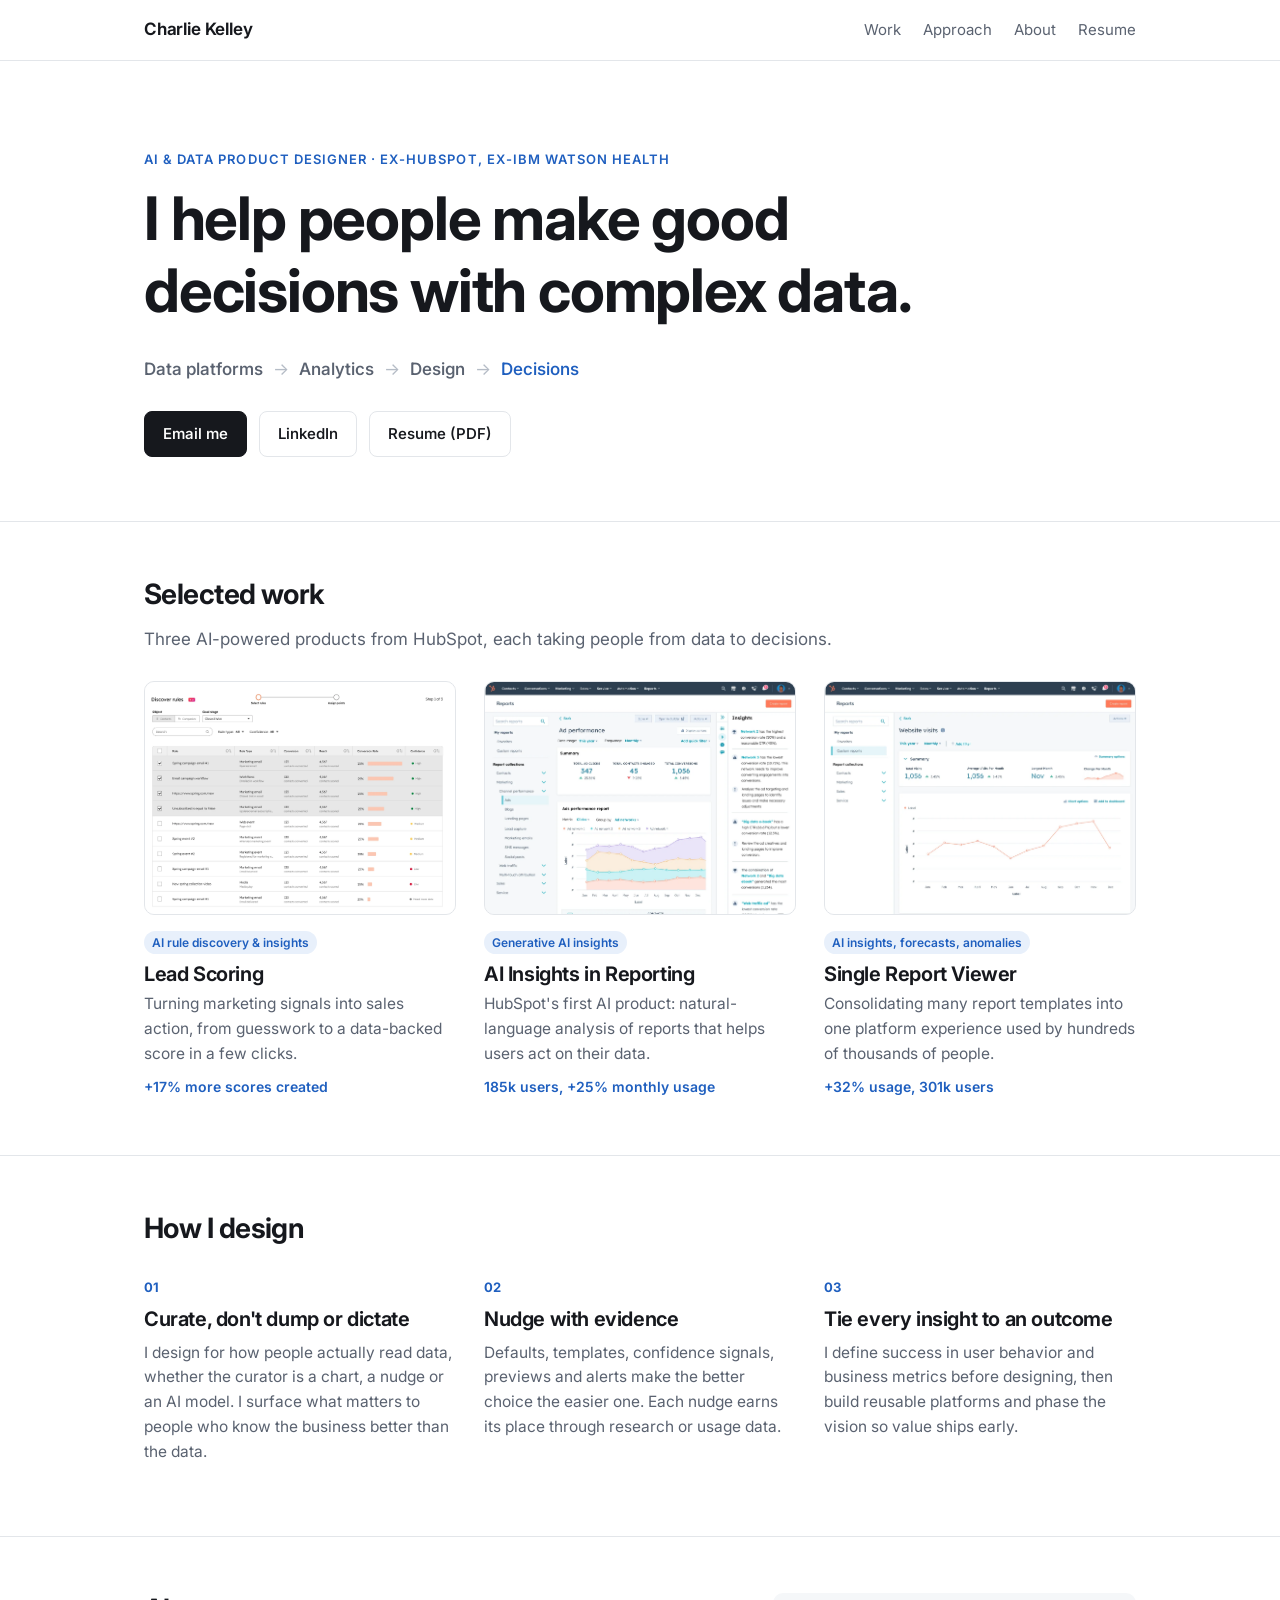
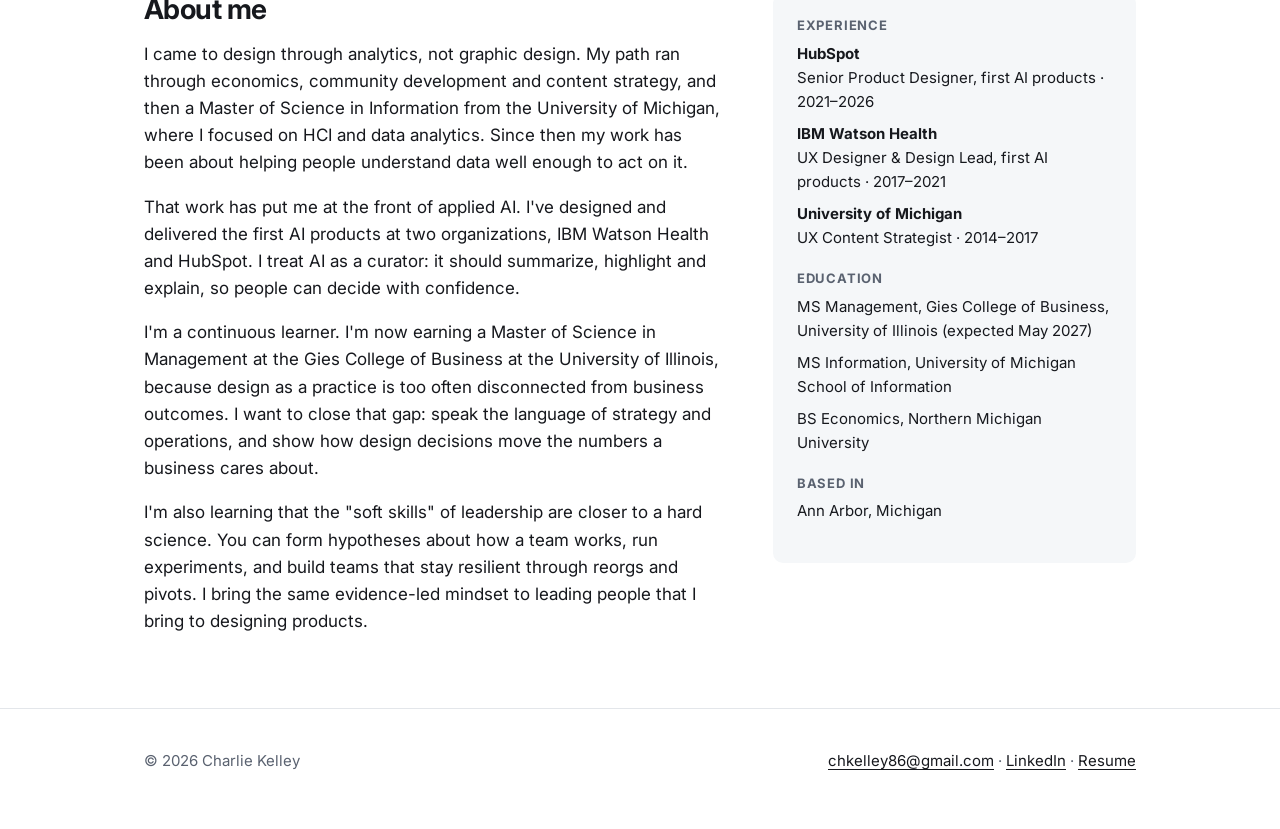
==== index.html @ 483a7695 "Add files via upload" ====
<!doctype html>
<html lang="en">
<head>
  <meta charset="utf-8">
  <meta name="viewport" content="width=device-width, initial-scale=1">
  <title>Charlie Kelley · Product Designer</title>
  <meta name="description" content="Charlie Kelley designs data platforms that curate complex information into clear insights and nudge people toward confident business decisions.">
  <link rel="preconnect" href="https://fonts.googleapis.com">
  <link rel="preconnect" href="https://fonts.gstatic.com" crossorigin>
  <link href="https://fonts.googleapis.com/css2?family=Inter:wght@400;500;600;700&display=swap" rel="stylesheet">
  <link rel="stylesheet" href="assets/style.css">
</head>
<body>

<nav class="nav">
  <div class="wrap">
    <a class="name" href="index.html">Charlie Kelley</a>
    <ul>
      <li><a href="#work">Work</a></li>
      <li><a href="#approach">Approach</a></li>
      <li><a href="#about">About</a></li>
      <li class="hide-sm"><a href="Charlie-Kelley-Resume.pdf">Resume</a></li>
    </ul>
  </div>
</nav>

<main>

  <!-- Hero -->
  <section class="hero">
    <div class="wrap">
      <p class="eyebrow">AI &amp; data product designer · ex-HubSpot, ex-IBM Watson Health</p>
      <h1>I help people make good decisions with complex data.</h1>
      <p class="flow" aria-label="Data platforms, then analytics, then design, then decisions">
        <span>Data platforms</span><span class="arrow" aria-hidden="true">&rarr;</span><span>Analytics</span><span class="arrow" aria-hidden="true">&rarr;</span><span>Design</span><span class="arrow" aria-hidden="true">&rarr;</span><span class="end">Decisions</span>
      </p>
      <div class="actions">
        <a class="btn primary" href="mailto:chkelley86@gmail.com">Email me</a>
        <a class="btn" href="https://www.linkedin.com/in/charlie-kelley-4b856020">LinkedIn</a>
        <a class="btn" href="Charlie-Kelley-Resume.pdf">Resume (PDF)</a>
      </div>
    </div>
  </section>

  <!-- Work -->
  <section id="work">
    <div class="wrap">
      <h2>Selected work</h2>
      <p class="muted">Three AI-powered products from HubSpot, each taking people from data to decisions.</p>
      <div class="cards">
        <a class="card" href="lead-scoring.html">
          <div class="thumb"><img src="assets/img/ls-discover.webp" alt="Discover AI rules table ranking rules by conversion rate and confidence"></div>
          <span class="tag card-tag">AI rule discovery &amp; insights</span>
          <h3>Lead Scoring</h3>
          <p>Turning marketing signals into sales action, from guesswork to a data-backed score in a few clicks.</p>
          <span class="metric">+17% more scores created</span>
        </a>
        <a class="card" href="ai-insights.html">
          <div class="thumb"><img src="assets/img/ai-insights.webp" alt="HubSpot report with an AI Insights panel"></div>
          <span class="tag card-tag">Generative AI insights</span>
          <h3>AI Insights in Reporting</h3>
          <p>HubSpot's first AI product: natural-language analysis of reports that helps users act on their data.</p>
          <span class="metric">185k users, +25% monthly usage</span>
        </a>
        <a class="card" href="report-viewer.html">
          <div class="thumb"><img src="assets/img/srv-final.webp" alt="Redesigned single report viewer with summary and chart"></div>
          <span class="tag card-tag">AI insights, forecasts, anomalies</span>
          <h3>Single Report Viewer</h3>
          <p>Consolidating many report templates into one platform experience used by hundreds of thousands of people.</p>
          <span class="metric">+32% usage, 301k users</span>
        </a>
      </div>
    </div>
  </section>

  <!-- Approach -->
  <section id="approach">
    <div class="wrap">
      <div class="text">
        <h2>How I design</h2>
      </div>

      <div class="principles">
        <div class="principle">
          <span class="num">01</span>
          <h3>Curate, don't dump or dictate</h3>
          <p>I design for how people actually read data, whether the curator is a chart, a nudge or an AI model. I surface what matters to people who know the business better than the data.</p>
        </div>
        <div class="principle">
          <span class="num">02</span>
          <h3>Nudge with evidence</h3>
          <p>Defaults, templates, confidence signals, previews and alerts make the better choice the easier one. Each nudge earns its place through research or usage data.</p>
        </div>
        <div class="principle">
          <span class="num">03</span>
          <h3>Tie every insight to an outcome</h3>
          <p>I define success in user behavior and business metrics before designing, then build reusable platforms and phase the vision so value ships early.</p>
        </div>
      </div>
    </div>
  </section>

  <!-- About -->
  <section id="about">
    <div class="wrap about">
      <div>
        <h2>About me</h2>
        <p>I came to design through analytics, not graphic design. My path ran through economics, community development and content strategy, and then a Master of Science in Information from the University of Michigan, where I focused on HCI and data analytics. Since then my work has been about helping people understand data well enough to act on it.</p>
        <p>That work has put me at the front of applied AI. I've designed and delivered the first AI products at two organizations, IBM Watson Health and HubSpot. I treat AI as a curator: it should summarize, highlight and explain, so people can decide with confidence.</p>
        <p>I'm a continuous learner. I'm now earning a Master of Science in Management at the Gies College of Business at the University of Illinois, because design as a practice is too often disconnected from business outcomes. I want to close that gap: speak the language of strategy and operations, and show how design decisions move the numbers a business cares about.</p>
        <p>I'm also learning that the "soft skills" of leadership are closer to a hard science. You can form hypotheses about how a team works, run experiments, and build teams that stay resilient through reorgs and pivots. I bring the same evidence-led mindset to leading people that I bring to designing products.</p>
      </div>
      <aside class="facts">
        <h4>Experience</h4>
        <ul>
          <li><strong>HubSpot</strong><br>Senior Product Designer, first AI products · 2021–2026</li>
          <li><strong>IBM Watson Health</strong><br>UX Designer &amp; Design Lead, first AI products · 2017–2021</li>
          <li><strong>University of Michigan</strong><br>UX Content Strategist · 2014–2017</li>
        </ul>
        <h4>Education</h4>
        <ul>
          <li>MS Management, Gies College of Business, University of Illinois (expected May 2027)</li>
          <li>MS Information, University of Michigan School of Information</li>
          <li>BS Economics, Northern Michigan University</li>
        </ul>
        <h4>Based in</h4>
        <ul><li>Ann Arbor, Michigan</li></ul>
      </aside>
    </div>
  </section>

</main>

<footer>
  <div class="wrap">
    <span>&copy; 2026 Charlie Kelley</span>
    <span><a href="mailto:chkelley86@gmail.com">chkelley86@gmail.com</a> · <a href="https://www.linkedin.com/in/charlie-kelley-4b856020">LinkedIn</a> · <a href="Charlie-Kelley-Resume.pdf">Resume</a></span>
  </div>
</footer>

</body>
</html>
---- assets/style.css ----
/* Charlie Kelley portfolio — one shared stylesheet */
:root {
  --ink: #16181d;
  --muted: #5a6270;
  --line: #e3e6ea;
  --bg: #ffffff;
  --soft: #f5f7f9;
  --accent: #1f5fbf;
  --accent-soft: #e8f0fb;
  --text-w: 720px;
  --wide-w: 1040px;
  --radius: 10px;
}

* { box-sizing: border-box; }

html { scroll-behavior: smooth; }

body {
  margin: 0;
  background: var(--bg);
  color: var(--ink);
  font-family: "Inter", -apple-system, BlinkMacSystemFont, "Segoe UI", Roboto, sans-serif;
  font-size: 17px;
  line-height: 1.6;
  -webkit-font-smoothing: antialiased;
}

a { color: var(--accent); text-decoration-thickness: 1px; text-underline-offset: 3px; }
a:hover { text-decoration-thickness: 2px; }

img { max-width: 100%; height: auto; display: block; }

/* ---------- Layout ---------- */
.wrap { max-width: var(--wide-w); margin: 0 auto; padding: 0 24px; }
.text { max-width: var(--text-w); }
section { padding: 56px 0; border-top: 1px solid var(--line); }
section:first-of-type { border-top: 0; }
section[id] { scroll-margin-top: 60px; }

/* ---------- Nav ---------- */
.nav {
  position: sticky; top: 0; z-index: 10;
  background: rgba(255,255,255,.94);
  backdrop-filter: blur(6px);
  border-bottom: 1px solid var(--line);
}
.nav .wrap { display: flex; align-items: center; justify-content: space-between; height: 60px; gap: 16px; }
.nav .name { font-weight: 650; color: var(--ink); text-decoration: none; letter-spacing: -.01em; }
.nav ul { display: flex; gap: 22px; list-style: none; margin: 0; padding: 0; font-size: 15px; }
.nav ul a { color: var(--muted); text-decoration: none; }
.nav ul a:hover { color: var(--ink); }

/* ---------- Type ---------- */
h1, h2, h3 { line-height: 1.2; letter-spacing: -.02em; margin: 0 0 .5em; }
h1 { font-size: clamp(32px, 5vw, 48px); font-weight: 700; }
h2 { font-size: 28px; font-weight: 680; }
h3 { font-size: 20px; font-weight: 650; margin-top: 1.6em; }
p { margin: 0 0 1em; }
.eyebrow { font-size: 13px; font-weight: 600; letter-spacing: .08em; text-transform: uppercase; color: var(--accent); margin-bottom: 12px; }
.lead { font-size: 20px; color: var(--muted); }
.muted { color: var(--muted); }
ul.clean { padding-left: 1.1em; margin: 0 0 1em; }
ul.clean li { margin-bottom: .4em; }

/* ---------- Hero ---------- */
.hero { padding: 88px 0 64px; }
.hero h1 { max-width: 980px; font-size: clamp(36px, 6vw, 60px); text-wrap: balance; }
.hero .lead { max-width: 640px; }
.flow { display: flex; flex-wrap: wrap; align-items: center; gap: 10px; margin: 20px 0 0; font-size: 17px; font-weight: 550; color: var(--muted); }
.flow .arrow { font-weight: 400; color: #b5bcc6; }
.flow .end { color: var(--accent); }
.actions { display: flex; flex-wrap: wrap; gap: 12px; margin-top: 28px; }
.btn {
  display: inline-block; padding: 10px 18px; border-radius: 8px;
  border: 1px solid var(--line); color: var(--ink); text-decoration: none; font-weight: 550; font-size: 15px;
}
.btn.primary { background: var(--ink); color: #fff; border-color: var(--ink); }
.btn:hover { border-color: var(--ink); }

/* ---------- Work cards ---------- */
.cards { display: grid; gap: 28px; grid-template-columns: repeat(3, 1fr); margin-top: 28px; }
.card { display: flex; flex-direction: column; text-decoration: none; color: var(--ink); }
.card .thumb {
  aspect-ratio: 4 / 3; border-radius: var(--radius); overflow: hidden;
  background: var(--soft); border: 1px solid var(--line);
}
.card .thumb img { width: 100%; height: 100%; object-fit: cover; object-position: top left; transition: transform .3s ease; }
.card:hover .thumb img { transform: scale(1.03); }
.card h3 { margin: 16px 0 6px; }
.card p { color: var(--muted); font-size: 15.5px; margin-bottom: 10px; }
.card .metric { font-size: 14px; font-weight: 600; color: var(--accent); }

/* ---------- Spectrum ---------- */
.spectrum { display: grid; grid-template-columns: repeat(3, 1fr); gap: 16px; margin: 28px 0 8px; }
.zone { border: 1px solid var(--line); border-radius: var(--radius); padding: 18px; text-align: center; }
.zone strong { display: block; margin-bottom: 4px; }
.zone span { font-size: 14.5px; color: var(--muted); }
.zone.me { border: 2px solid var(--accent); background: var(--accent-soft); }
.zone.me span { color: var(--ink); }
.axis { display: flex; justify-content: space-between; font-size: 13px; color: var(--muted); }

/* ---------- Principles ---------- */
.principles { display: grid; grid-template-columns: repeat(3, 1fr); gap: 28px; margin-top: 28px; }
.principle .num { font-size: 13px; font-weight: 700; color: var(--accent); }
.principle h3 { margin-top: 6px; }
.principle p { font-size: 15.5px; color: var(--muted); }

/* ---------- About ---------- */
.about { display: grid; grid-template-columns: 1.6fr 1fr; gap: 48px; }
.facts { background: var(--soft); border-radius: var(--radius); padding: 22px 24px; font-size: 15px; align-self: start; }
.facts h4 { margin: 0 0 6px; font-size: 13px; letter-spacing: .06em; text-transform: uppercase; color: var(--muted); }
.facts ul { list-style: none; margin: 0 0 18px; padding: 0; }
.facts li { margin-bottom: 8px; }
.facts li:last-child { margin-bottom: 0; }

/* ---------- Case study ---------- */
.cs-hero { padding: 72px 0 32px; }
.cs-hero h1 { max-width: 860px; }
.meta {
  display: grid; grid-template-columns: repeat(4, 1fr); gap: 20px;
  border-top: 1px solid var(--line); border-bottom: 1px solid var(--line);
  padding: 20px 0; margin: 32px 0 0; font-size: 15px;
}
.meta dt { font-size: 12.5px; font-weight: 600; letter-spacing: .06em; text-transform: uppercase; color: var(--muted); }
.meta dd { margin: 4px 0 0; }
.cs section { padding: 44px 0; }
.stats { display: grid; grid-template-columns: repeat(auto-fit, minmax(180px, 1fr)); gap: 16px; margin: 24px 0; }
.stat { border: 1px solid var(--line); border-radius: var(--radius); padding: 18px; }
.stat b { display: block; font-size: 30px; letter-spacing: -.02em; line-height: 1.1; }
.stat span { font-size: 14px; color: var(--muted); }
figure { margin: 28px 0; }
figure img { border: 1px solid var(--line); border-radius: var(--radius); background: var(--soft); }
figure.narrow img { max-width: min(520px, 100%); }
figcaption { font-size: 14px; color: var(--muted); margin-top: 10px; }
.pair { display: grid; grid-template-columns: 1fr 1fr; gap: 20px; }
.pair figure { margin: 0; }
blockquote { margin: 24px 0; padding: 4px 0 4px 20px; border-left: 3px solid var(--accent); font-size: 19px; }
blockquote cite { display: block; font-size: 14px; color: var(--muted); font-style: normal; margin-top: 6px; }
table.map { width: 100%; border-collapse: collapse; font-size: 15px; margin: 20px 0; }
table.map th, table.map td { text-align: left; padding: 10px 12px; border-bottom: 1px solid var(--line); vertical-align: top; }
table.map th { font-size: 12.5px; letter-spacing: .06em; text-transform: uppercase; color: var(--muted); font-weight: 600; }
.tag { display: inline-block; font-size: 12px; font-weight: 600; padding: 2px 8px; border-radius: 99px; background: var(--accent-soft); color: var(--accent); }
.next { display: flex; justify-content: space-between; gap: 16px; flex-wrap: wrap; }

.ai-callout { border: 1px solid var(--accent); background: var(--accent-soft); border-radius: var(--radius); padding: 22px 26px 8px; }
.ai-callout .eyebrow { margin-bottom: 10px; }
.card-tag { align-self: flex-start; margin-top: 16px; }
.card-tag + h3 { margin-top: 8px; }

/* ---------- Footer ---------- */
footer { border-top: 1px solid var(--line); padding: 40px 0 56px; font-size: 15px; color: var(--muted); }
footer .wrap { display: flex; justify-content: space-between; flex-wrap: wrap; gap: 16px; }
footer a { color: var(--ink); }

/* ---------- Responsive ---------- */
@media (max-width: 860px) {
  .cards, .principles { grid-template-columns: 1fr; }
  .about { grid-template-columns: 1fr; gap: 28px; }
  .meta { grid-template-columns: repeat(2, 1fr); }
}
@media (max-width: 640px) {
  body { font-size: 16px; }
  .wrap { padding: 0 16px; }
  .nav ul { gap: 14px; font-size: 14px; }
  .nav ul .hide-sm { display: none; }
  .hero { padding: 56px 0 40px; }
  .spectrum { grid-template-columns: 1fr; }
  .pair { grid-template-columns: 1fr; }
  section { padding: 44px 0; }
}
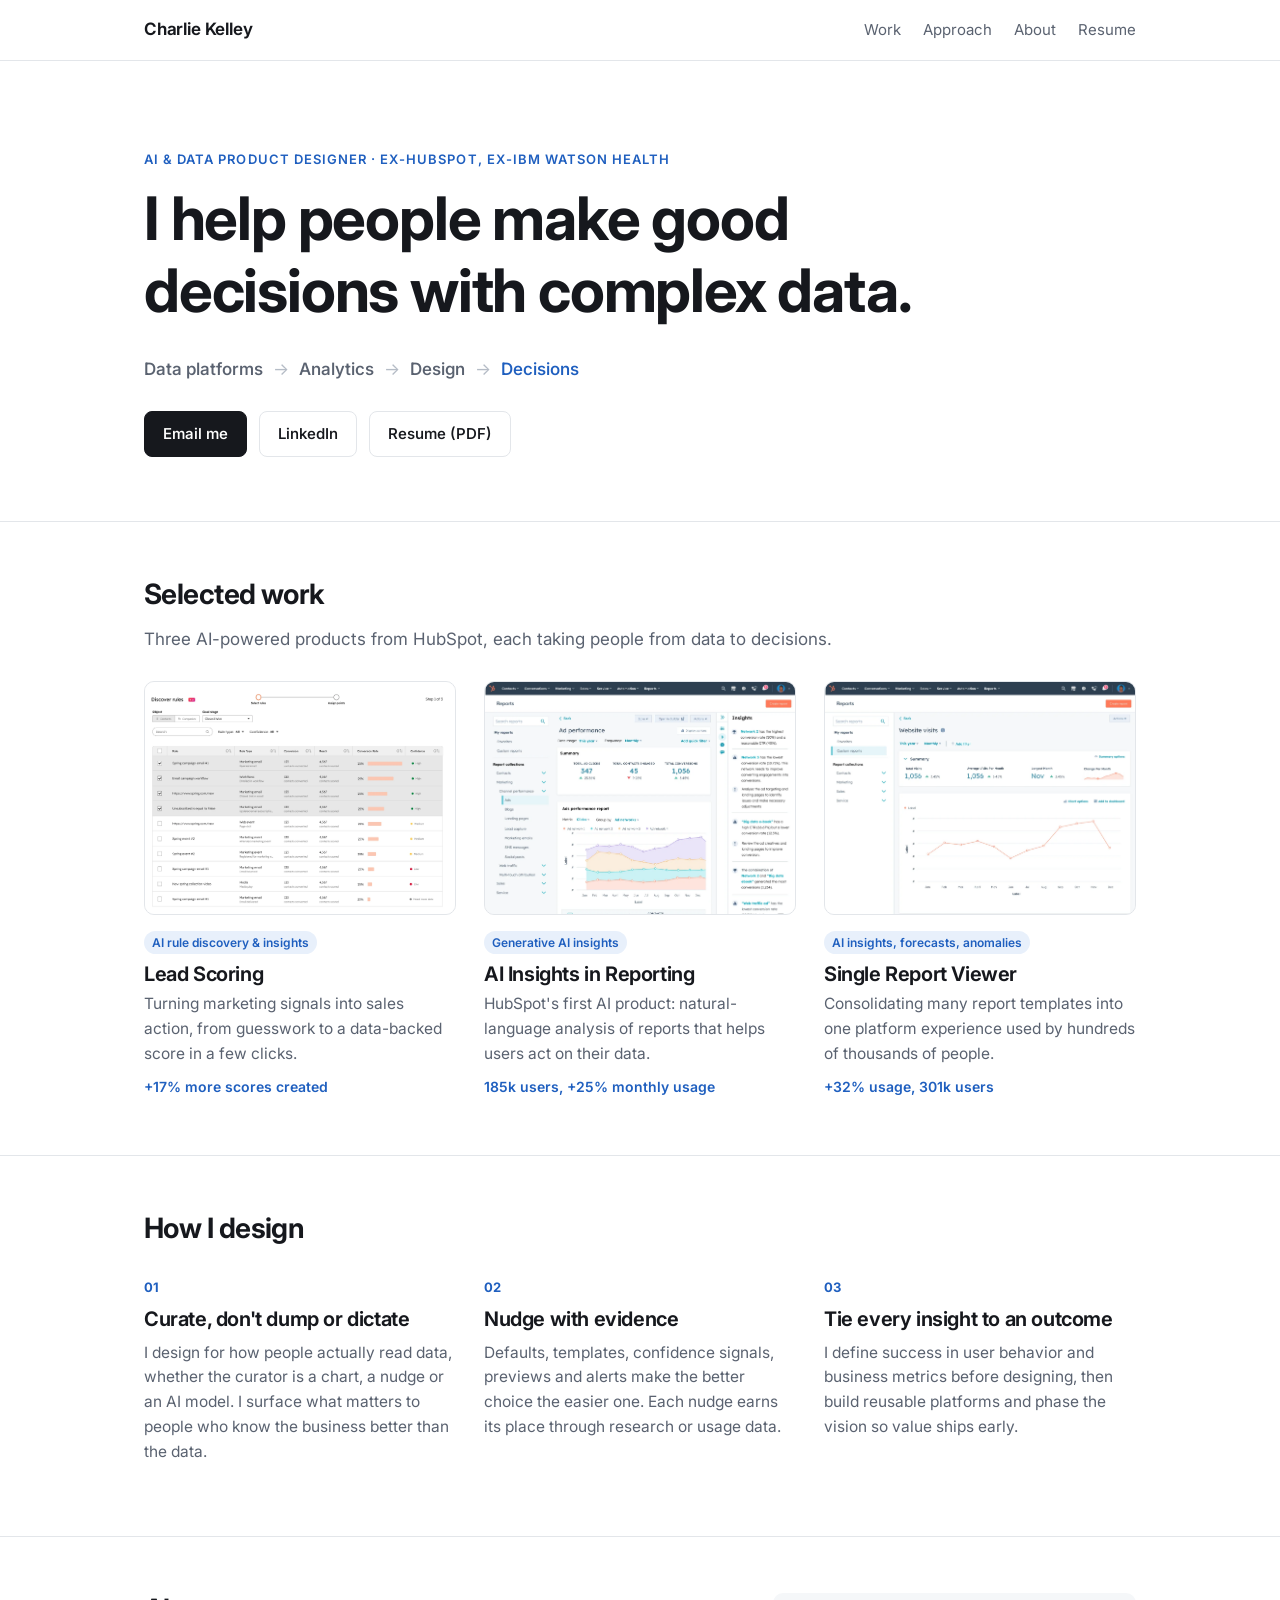
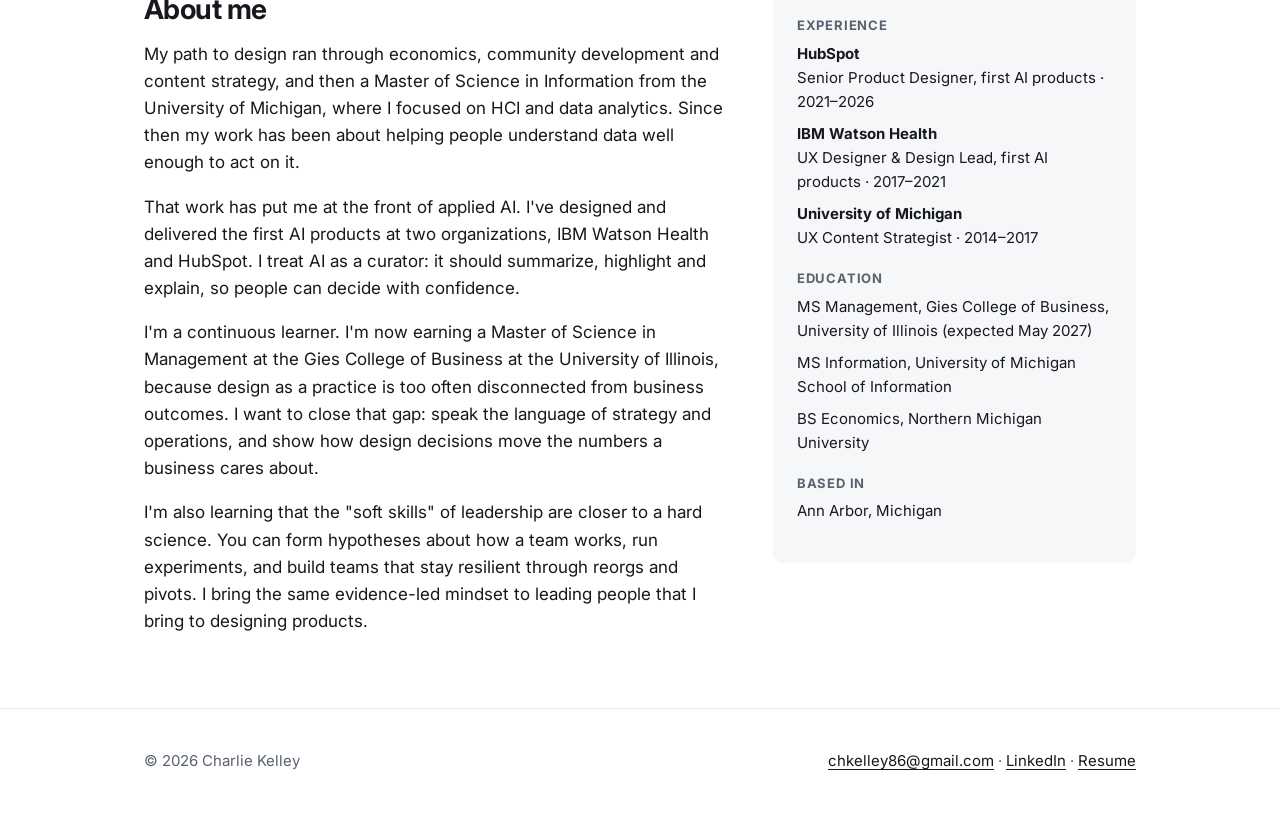
==== commit 61bc8603: "Add files via upload" ====
--- a/index.html
+++ b/index.html
@@ -105,7 +105,7 @@
     <div class="wrap about">
       <div>
         <h2>About me</h2>
-        <p>I came to design through analytics, not graphic design. My path ran through economics, community development and content strategy, and then a Master of Science in Information from the University of Michigan, where I focused on HCI and data analytics. Since then my work has been about helping people understand data well enough to act on it.</p>
+        <p>My path to design ran through economics, community development and content strategy, and then a Master of Science in Information from the University of Michigan, where I focused on HCI and data analytics. Since then my work has been about helping people understand data well enough to act on it.</p>
         <p>That work has put me at the front of applied AI. I've designed and delivered the first AI products at two organizations, IBM Watson Health and HubSpot. I treat AI as a curator: it should summarize, highlight and explain, so people can decide with confidence.</p>
         <p>I'm a continuous learner. I'm now earning a Master of Science in Management at the Gies College of Business at the University of Illinois, because design as a practice is too often disconnected from business outcomes. I want to close that gap: speak the language of strategy and operations, and show how design decisions move the numbers a business cares about.</p>
         <p>I'm also learning that the "soft skills" of leadership are closer to a hard science. You can form hypotheses about how a team works, run experiments, and build teams that stay resilient through reorgs and pivots. I bring the same evidence-led mindset to leading people that I bring to designing products.</p>
--- a/assets/style.css
+++ b/assets/style.css
@@ -148,6 +148,17 @@
 .card-tag { align-self: flex-start; margin-top: 16px; }
 .card-tag + h3 { margin-top: 8px; }
 
+figure.diagram svg { width: 100%; height: auto; display: block; border: 1px solid var(--line); border-radius: var(--radius); background: var(--soft); padding: 8px; }
+.d-box { fill: var(--bg); stroke: #9aa3ae; stroke-width: 1.25; }
+.d-accent { fill: var(--accent-soft); stroke: var(--accent); stroke-width: 2; }
+.d-edge path { fill: none; stroke: #9aa3ae; stroke-width: 1.5; }
+.d-head { fill: #9aa3ae; }
+.d-name { font: 600 16px Inter, sans-serif; fill: var(--ink); text-anchor: middle; }
+.d-sub { font: 400 13px Inter, sans-serif; fill: var(--muted); text-anchor: middle; }
+.d-label { font: 500 13px Inter, sans-serif; fill: var(--muted); text-anchor: middle; }
+.d-title { font: 600 17px Inter, sans-serif; fill: var(--ink); }
+.d-start { text-anchor: start; }
+
 /* ---------- Footer ---------- */
 footer { border-top: 1px solid var(--line); padding: 40px 0 56px; font-size: 15px; color: var(--muted); }
 footer .wrap { display: flex; justify-content: space-between; flex-wrap: wrap; gap: 16px; }
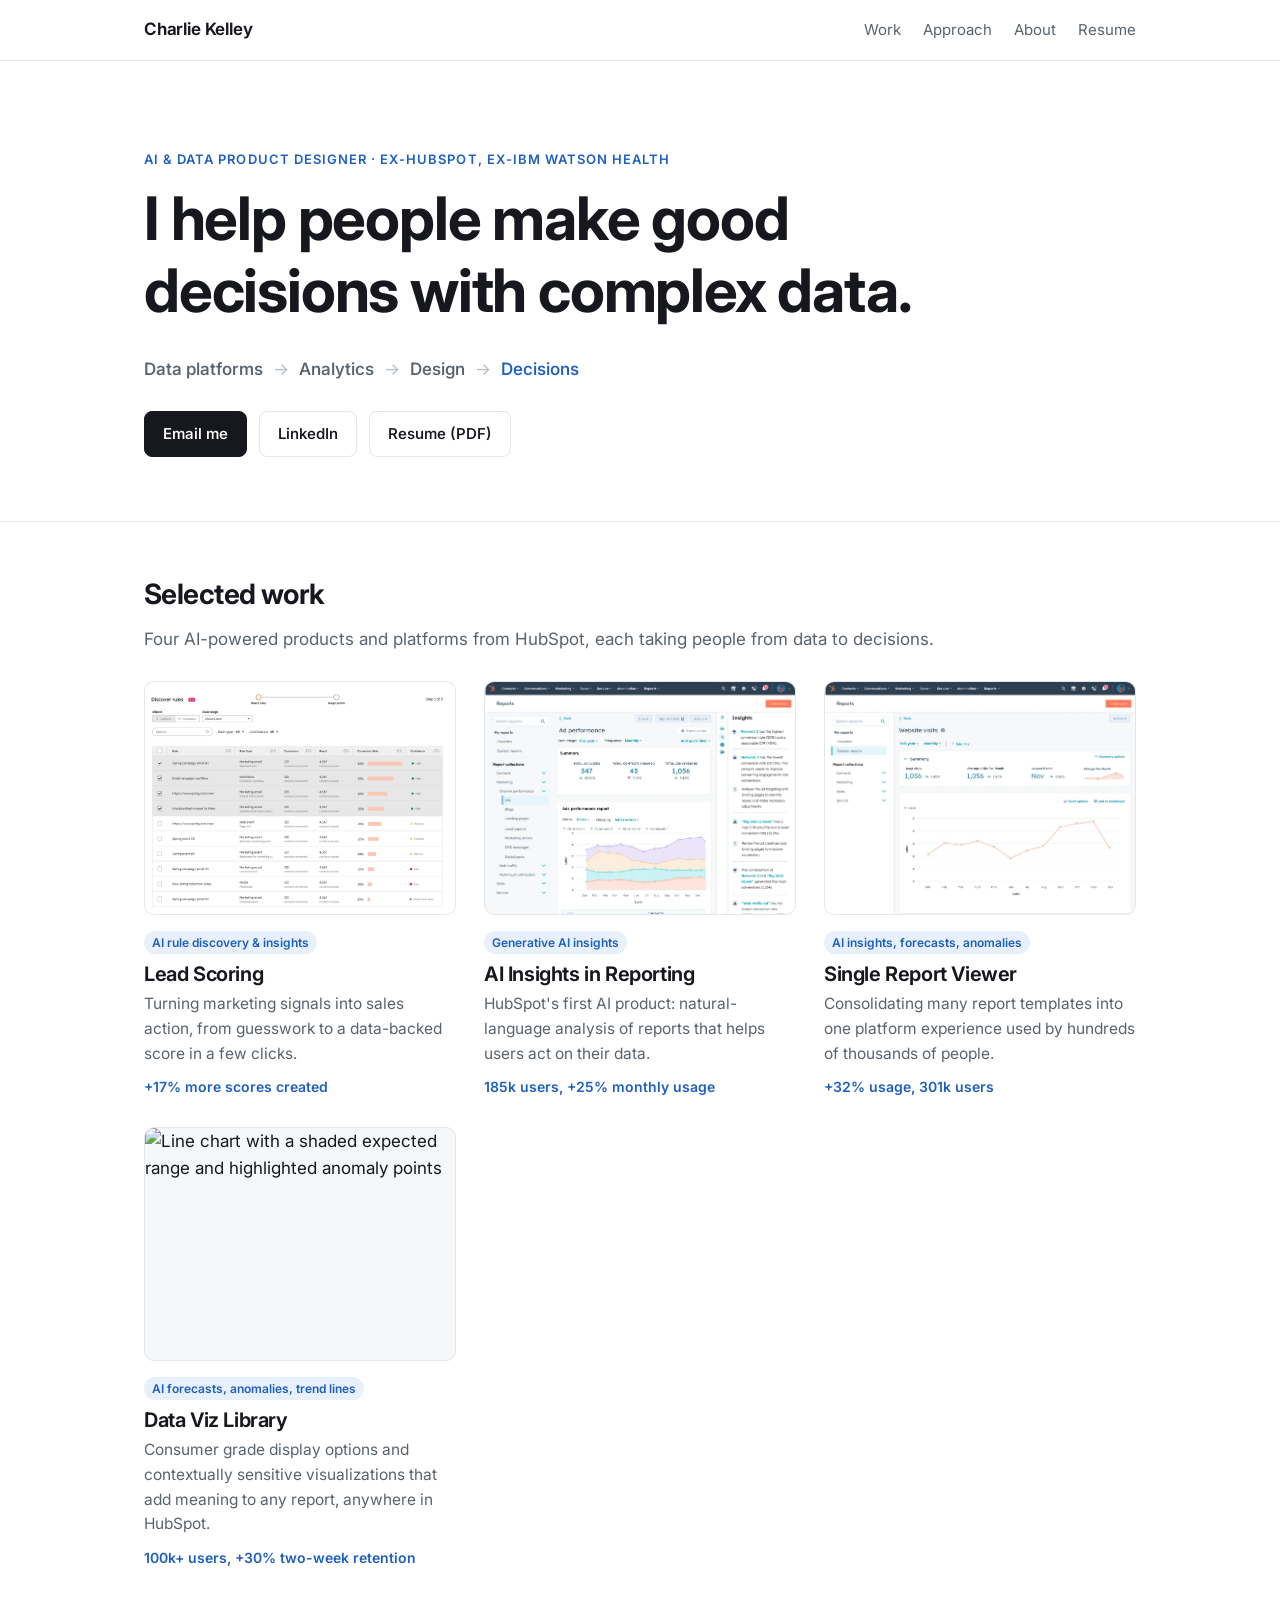
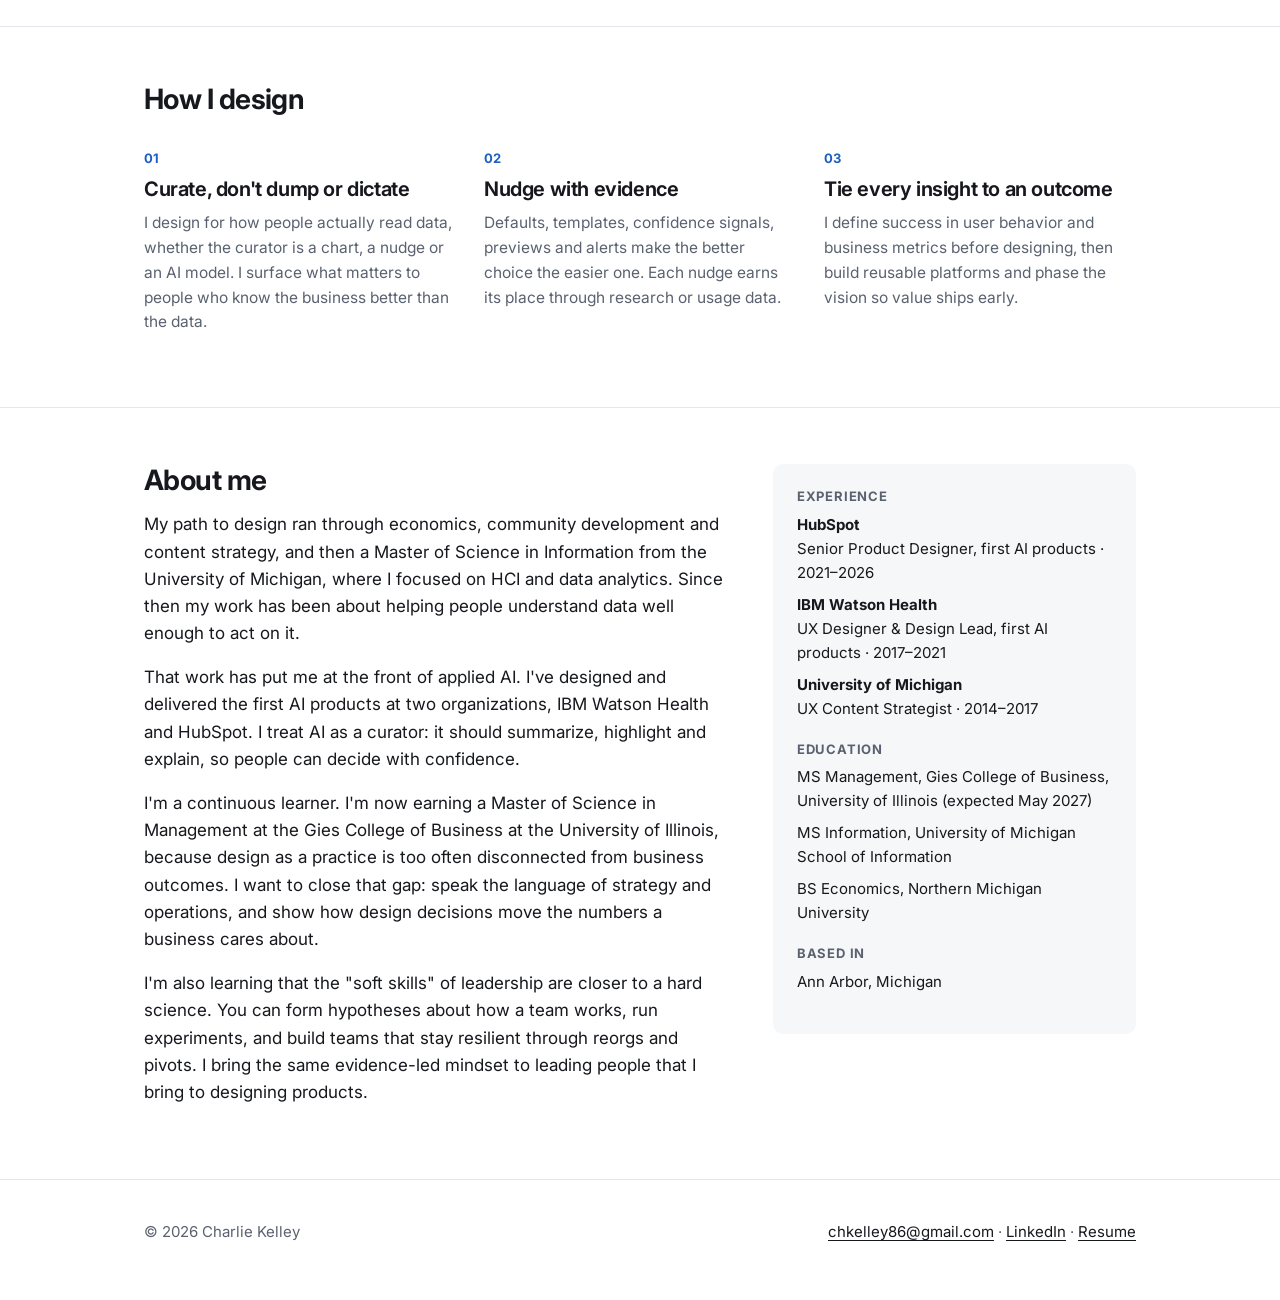
==== commit e10e8fdd: "Add files via upload" ====
--- a/index.html
+++ b/index.html
@@ -46,8 +46,8 @@
   <section id="work">
     <div class="wrap">
       <h2>Selected work</h2>
-      <p class="muted">Three AI-powered products from HubSpot, each taking people from data to decisions.</p>
-      <div class="cards">
+      <p class="muted">Four AI-powered products and platforms from HubSpot, each taking people from data to decisions.</p>
+      <div class="cards four">
         <a class="card" href="lead-scoring.html">
           <div class="thumb"><img src="assets/img/ls-discover.webp" alt="Discover AI rules table ranking rules by conversion rate and confidence"></div>
           <span class="tag card-tag">AI rule discovery &amp; insights</span>
@@ -68,6 +68,13 @@
           <h3>Single Report Viewer</h3>
           <p>Consolidating many report templates into one platform experience used by hundreds of thousands of people.</p>
           <span class="metric">+32% usage, 301k users</span>
+        </a>
+        <a class="card" href="data-viz.html">
+          <div class="thumb"><img src="assets/img/dv-anomaly.webp" alt="Line chart with a shaded expected range and highlighted anomaly points"></div>
+          <span class="tag card-tag">AI forecasts, anomalies, trend lines</span>
+          <h3>Data Viz Library</h3>
+          <p>Consumer grade display options and contextually sensitive visualizations that add meaning to any report, anywhere in HubSpot.</p>
+          <span class="metric">100k+ users, +30% two-week retention</span>
         </a>
       </div>
     </div>
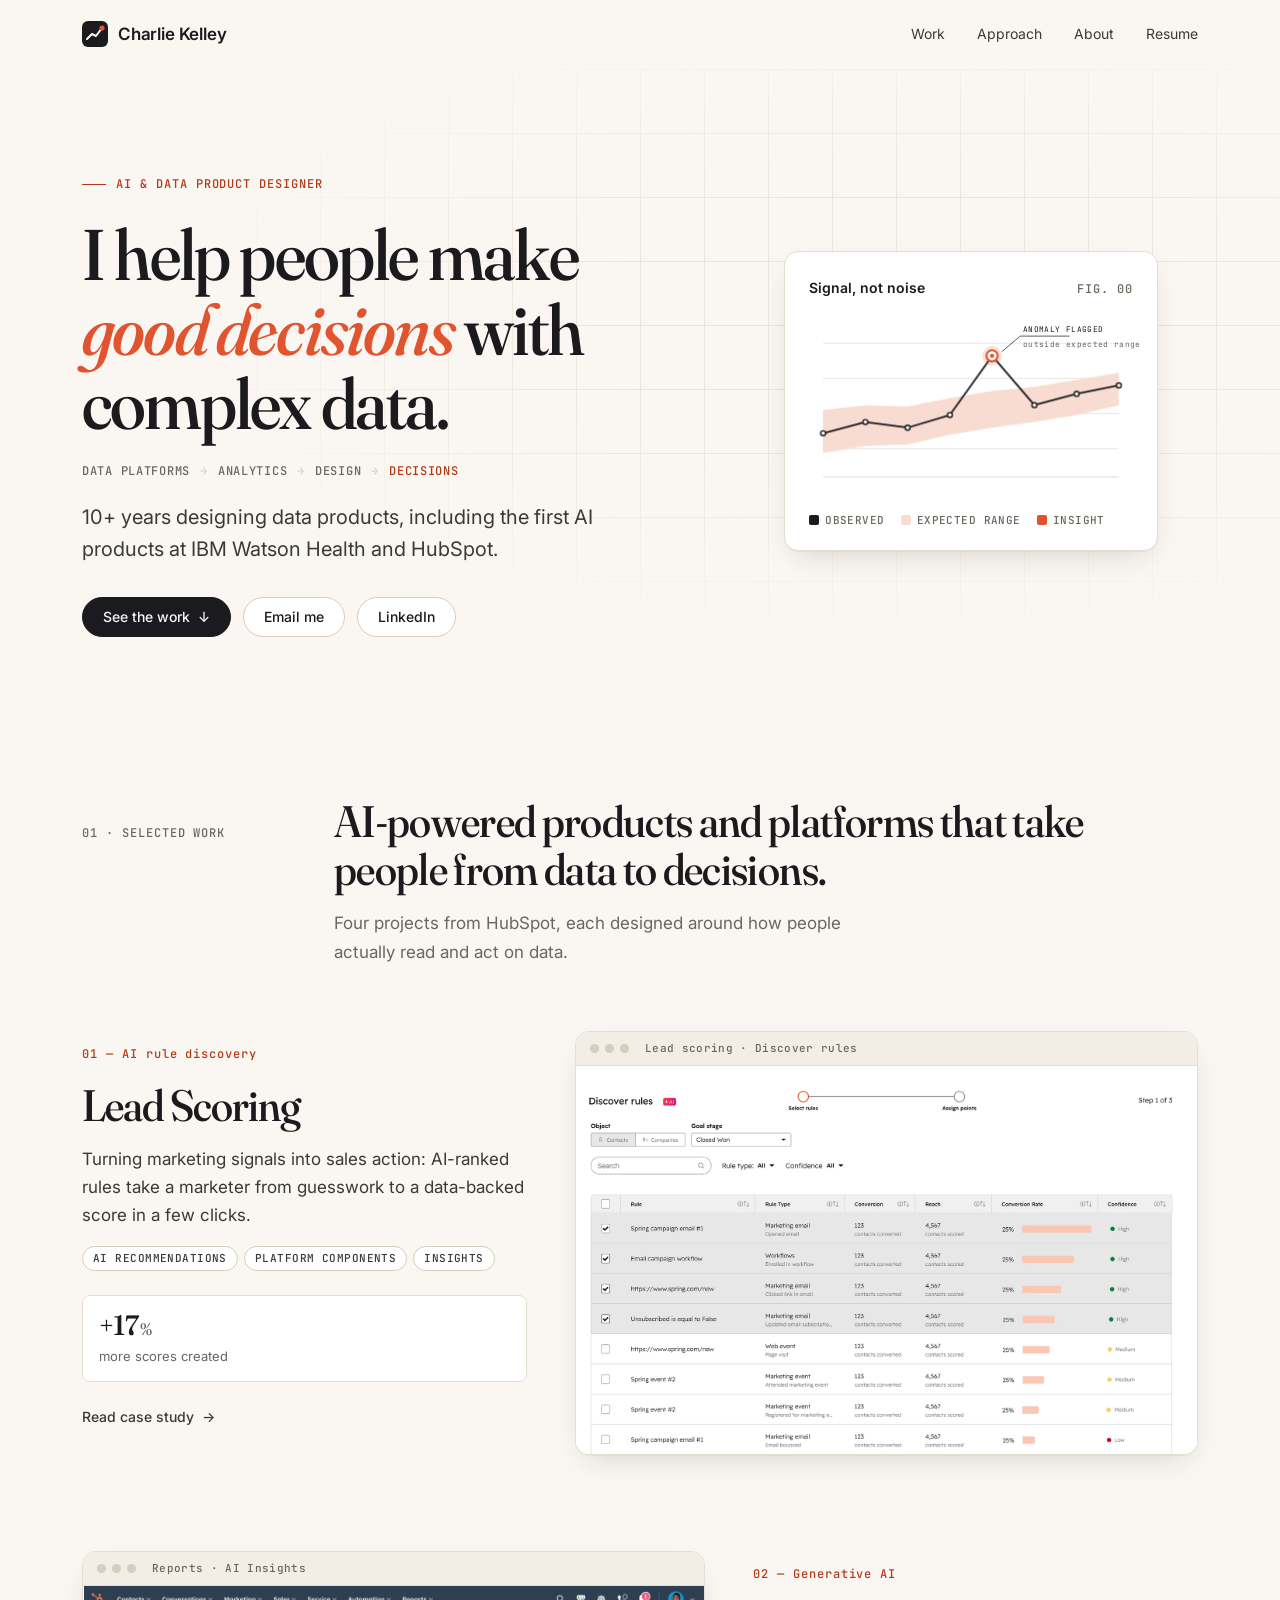
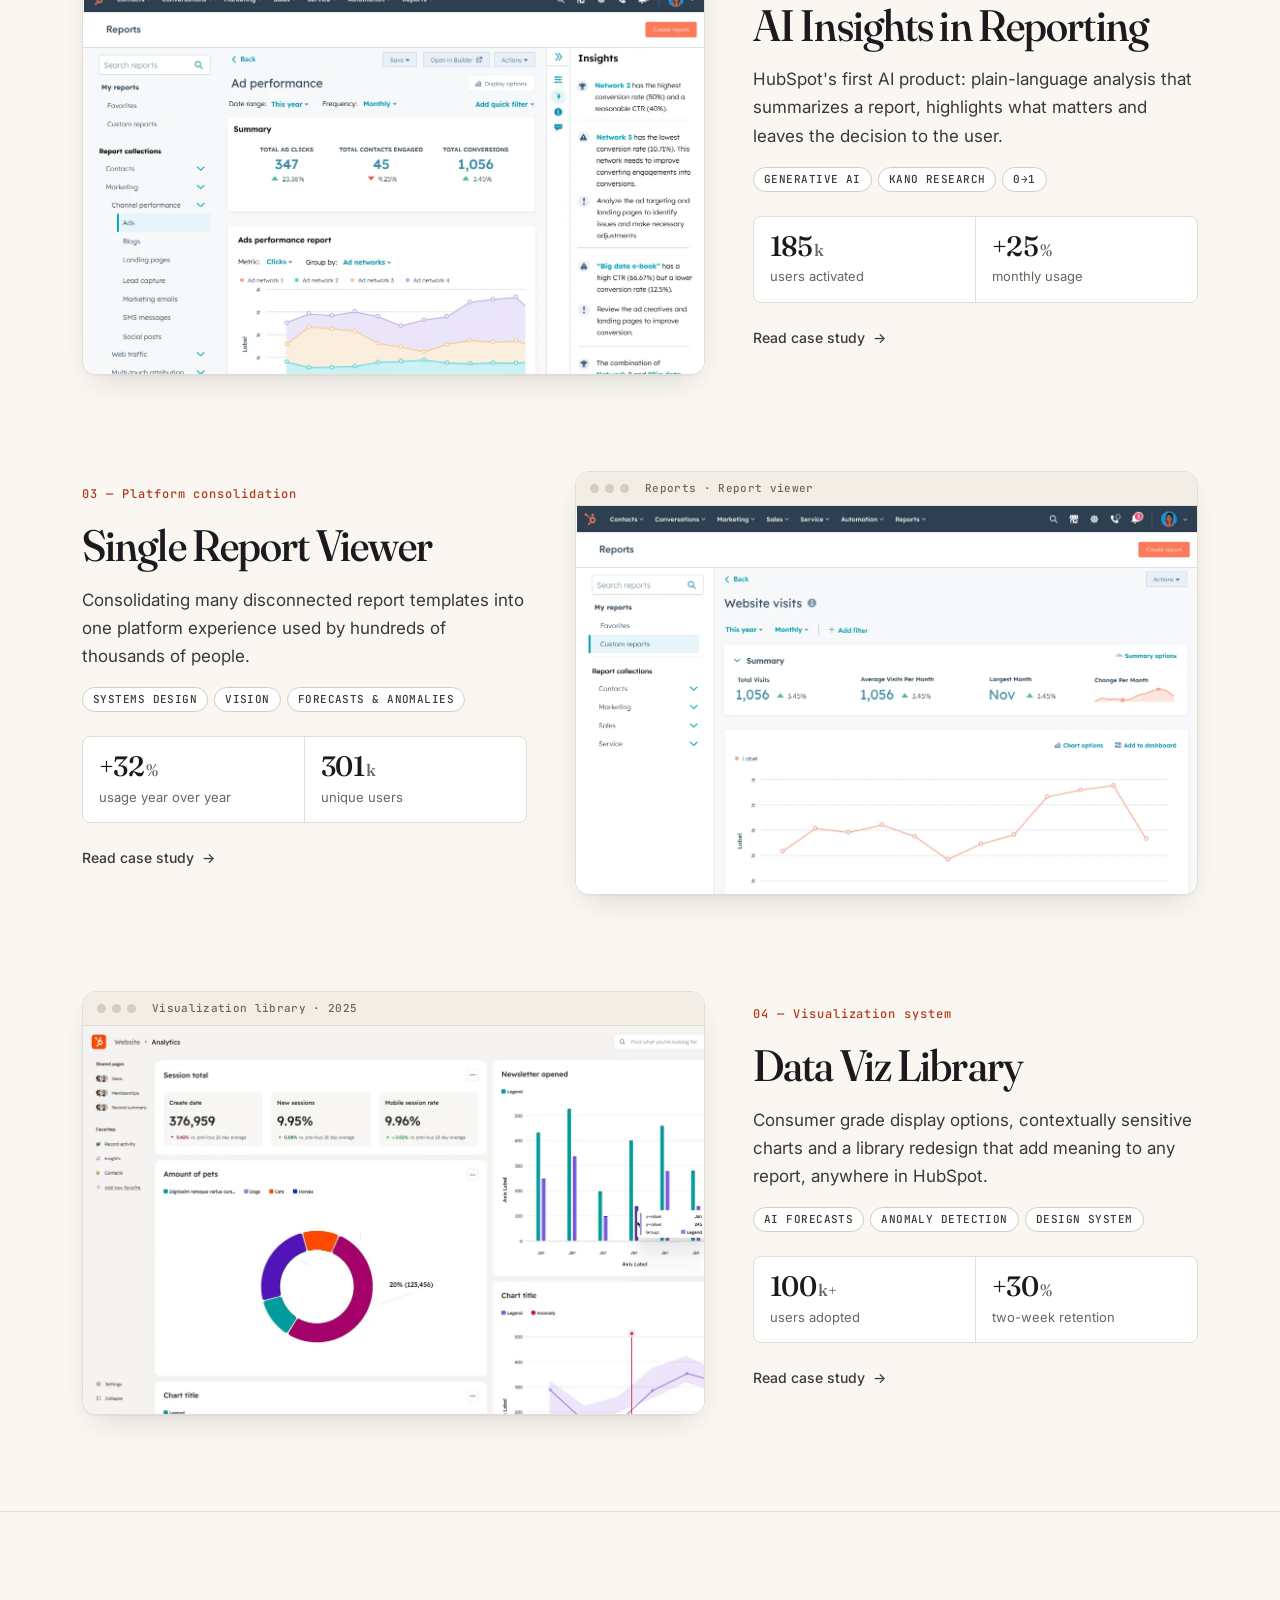
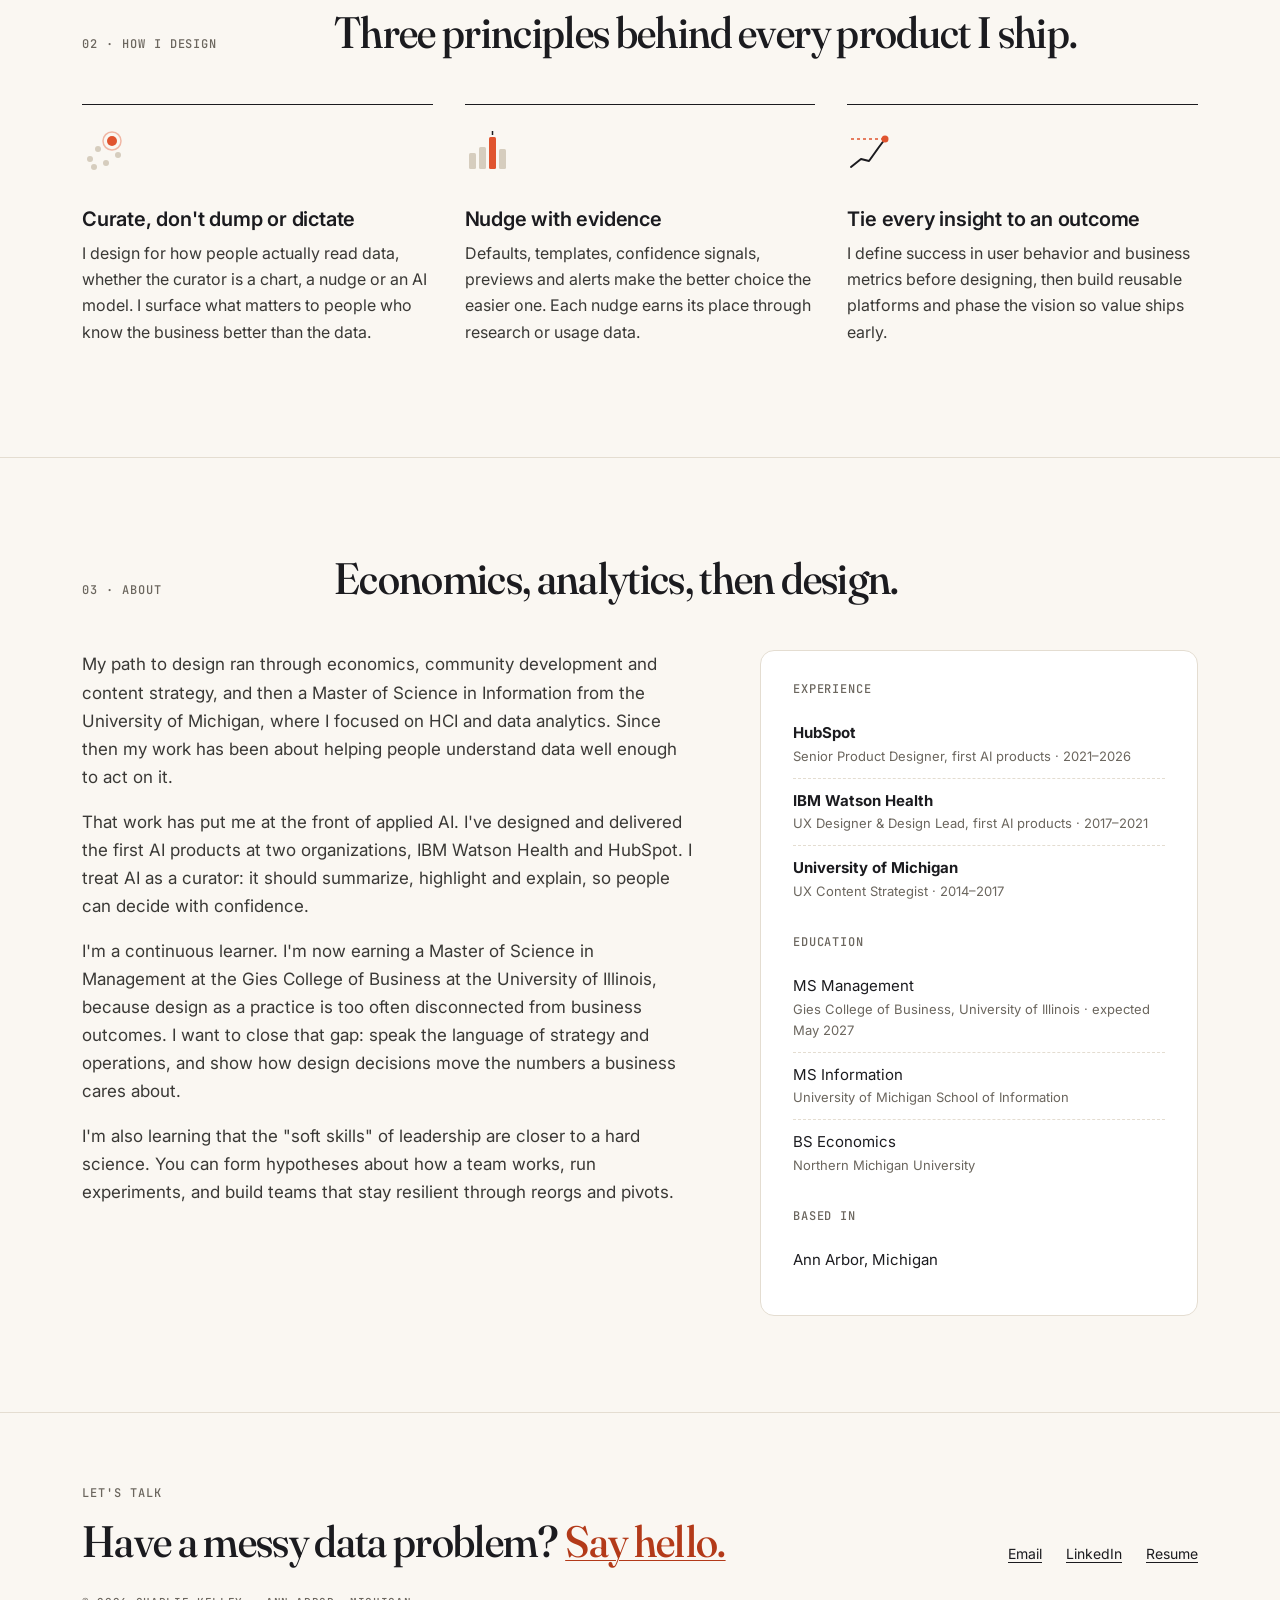
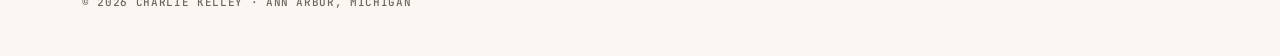
==== commit 40e1ea73: "Add files via upload" ====
--- a/index.html
+++ b/index.html
@@ -1,20 +1,23 @@
 <!doctype html>
-<html lang="en">
+<html lang="en" class="no-js">
 <head>
   <meta charset="utf-8">
   <meta name="viewport" content="width=device-width, initial-scale=1">
-  <title>Charlie Kelley · Product Designer</title>
-  <meta name="description" content="Charlie Kelley designs data platforms that curate complex information into clear insights and nudge people toward confident business decisions.">
+  <title>Charlie Kelley · AI &amp; Data Product Designer</title>
+  <meta name="description" content="Charlie Kelley designs AI and data products that help people make good decisions with complex data. Ex-HubSpot, ex-IBM Watson Health.">
   <link rel="preconnect" href="https://fonts.googleapis.com">
   <link rel="preconnect" href="https://fonts.gstatic.com" crossorigin>
-  <link href="https://fonts.googleapis.com/css2?family=Inter:wght@400;500;600;700&display=swap" rel="stylesheet">
-  <link rel="stylesheet" href="assets/style.css">
+  <link href="https://fonts.googleapis.com/css2?family=Fraunces:ital,opsz,wght,SOFT@0,9..144,400..600,30;1,9..144,400,30&family=Inter:wght@400;500;600&family=JetBrains+Mono:wght@500&display=swap" rel="stylesheet">
+  <link rel="stylesheet" href="assets/v2.css">
 </head>
 <body>
 
-<nav class="nav">
+<nav class="nav" aria-label="Main">
   <div class="wrap">
-    <a class="name" href="index.html">Charlie Kelley</a>
+    <a class="brand" href="index.html">
+      <svg class="brand-mark" viewBox="0 0 26 26" aria-hidden="true"><rect width="26" height="26" rx="6" fill="#1B1B1F"/><path d="M5 18 L10 13 L14 15 L20 7" fill="none" stroke="#FAF7F2" stroke-width="2" stroke-linecap="round" stroke-linejoin="round"/><circle cx="20" cy="7" r="2.6" fill="#E0542F"/></svg>
+      Charlie Kelley
+    </a>
     <ul>
       <li><a href="#work">Work</a></li>
       <li><a href="#approach">Approach</a></li>
@@ -25,81 +28,140 @@
 </nav>
 
 <main>
-
   <!-- Hero -->
-  <section class="hero">
-    <div class="wrap">
-      <p class="eyebrow">AI &amp; data product designer · ex-HubSpot, ex-IBM Watson Health</p>
-      <h1>I help people make good decisions with complex data.</h1>
-      <p class="flow" aria-label="Data platforms, then analytics, then design, then decisions">
-        <span>Data platforms</span><span class="arrow" aria-hidden="true">&rarr;</span><span>Analytics</span><span class="arrow" aria-hidden="true">&rarr;</span><span>Design</span><span class="arrow" aria-hidden="true">&rarr;</span><span class="end">Decisions</span>
-      </p>
-      <div class="actions">
-        <a class="btn primary" href="mailto:chkelley86@gmail.com">Email me</a>
-        <a class="btn" href="https://www.linkedin.com/in/charlie-kelley-4b856020">LinkedIn</a>
-        <a class="btn" href="Charlie-Kelley-Resume.pdf">Resume (PDF)</a>
+  <header class="hero">
+    <div class="grid-bg" aria-hidden="true"></div>
+    <div class="wrap">
+      <div>
+        <span class="eyebrow">AI &amp; data product designer</span>
+        <h1>I help people make <em class="accent-text">good decisions</em> with complex data.</h1>
+        <ul class="flow" aria-label="Data platforms, then analytics, then design, then decisions">
+          <li>Data platforms</li><li>Analytics</li><li>Design</li><li>Decisions</li>
+        </ul>
+        <p class="lead" style="margin-top:24px">10+ years designing data products, including the first AI products at IBM Watson Health and HubSpot.</p>
+        <div class="actions">
+          <a class="btn primary" href="#work">See the work <span class="arr">↓</span></a>
+          <a class="btn" href="mailto:chkelley86@gmail.com">Email me</a>
+          <a class="btn" href="https://www.linkedin.com/in/charlie-kelley-4b856020">LinkedIn</a>
+        </div>
+      </div>
+
+      <figure class="hero-chart" aria-label="Illustrative chart: a data series with an expected range and one anomaly called out">
+        <div class="chart-head">
+          <span class="chart-title">Signal, not noise</span>
+          <span class="label">Fig. 00</span>
+        </div>
+        <svg viewBox="0 0 460 250" role="img" aria-hidden="true">
+          <g stroke="#E4DDD1" stroke-width="1">
+            <line x1="20" y1="40" x2="440" y2="40"/><line x1="20" y1="90" x2="440" y2="90"/>
+            <line x1="20" y1="140" x2="440" y2="140"/><line x1="20" y1="190" x2="440" y2="190"/>
+            <line x1="20" y1="230" x2="440" y2="230" stroke="#D6CDBE"/>
+          </g>
+          <path class="band" d="M20 135 L80 128 L140 130 L200 118 L260 108 L320 102 L380 92 L440 82 L440 128 L380 142 L320 152 L260 160 L200 170 L140 184 L80 186 L20 196 Z" fill="#F9DCD1" opacity=".9"/>
+          <path class="draw" d="M20 168 L80 152 L140 160 L200 142 L260 58 L320 128 L380 112 L440 100" fill="none" stroke="#1B1B1F" stroke-width="2.5" stroke-linejoin="round" stroke-linecap="round"/>
+          <g fill="#FFFFFF" stroke="#1B1B1F" stroke-width="2">
+            <circle cx="20" cy="168" r="3.5"/><circle cx="80" cy="152" r="3.5"/><circle cx="140" cy="160" r="3.5"/><circle cx="200" cy="142" r="3.5"/>
+            <circle cx="320" cy="128" r="3.5"/><circle cx="380" cy="112" r="3.5"/><circle cx="440" cy="100" r="3.5"/>
+          </g>
+          <g class="pop">
+            <circle cx="260" cy="58" r="14" fill="#E0542F" opacity=".18"/>
+            <circle cx="260" cy="58" r="8" fill="#FFFFFF" stroke="#E0542F" stroke-width="3"/>
+            <circle cx="260" cy="58" r="3" fill="#E0542F"/>
+          </g>
+          <g class="fade-late" font-family="JetBrains Mono, monospace" font-size="11" letter-spacing=".5">
+            <path d="M274 52 L300 30 L370 30" fill="none" stroke="#1B1B1F" stroke-width="1"/>
+            <text x="304" y="24" fill="#1B1B1F">ANOMALY FLAGGED</text>
+            <text x="304" y="46" fill="#6B665E">outside expected range</text>
+          </g>
+        </svg>
+        <div class="legend"><span><i style="background:#1B1B1F"></i>Observed</span><span><i style="background:#F9DCD1"></i>Expected range</span><span><i style="background:#E0542F"></i>Insight</span></div>
+      </figure>
+    </div>
+  </header>
+
+  <!-- Work -->
+  <section class="section" id="work">
+    <div class="wrap">
+      <div class="section-head">
+        <span class="label">01 · Selected work</span>
+        <div>
+          <h2>AI-powered products and platforms that take people from data to decisions.</h2>
+          <p>Four projects from HubSpot, each designed around how people actually read and act on data.</p>
+        </div>
+      </div>
+
+      <div class="work-list">
+        <a class="work reveal" href="lead-scoring.html">
+          <div class="work-text">
+            <span class="idx">01 — AI rule discovery</span>
+            <h3>Lead Scoring</h3>
+            <p>Turning marketing signals into sales action: AI-ranked rules take a marketer from guesswork to a data-backed score in a few clicks.</p>
+            <ul class="tags"><li>AI recommendations</li><li>Platform components</li><li>Insights</li></ul>
+            <div class="wells"><div class="well"><b>+17<span class="unit">%</span></b><span>more scores created</span></div></div>
+            <p style="margin-top:20px"><span class="more">Read case study <span class="arr">→</span></span></p>
+          </div>
+          <div class="frame"><div class="frame-bar"><i></i><i></i><i></i><span>Lead scoring · Discover rules</span></div><div class="frame-img"><img src="assets/img/ls-discover.webp" alt="Discover AI rules table ranking rules by conversion rate and confidence"></div></div>
+        </a>
+
+        <a class="work reveal" href="ai-insights.html">
+          <div class="work-text">
+            <span class="idx">02 — Generative AI</span>
+            <h3>AI Insights in Reporting</h3>
+            <p>HubSpot's first AI product: plain-language analysis that summarizes a report, highlights what matters and leaves the decision to the user.</p>
+            <ul class="tags"><li>Generative AI</li><li>Kano research</li><li>0→1</li></ul>
+            <div class="wells"><div class="well"><b>185<span class="unit">k</span></b><span>users activated</span></div><div class="well"><b>+25<span class="unit">%</span></b><span>monthly usage</span></div></div>
+            <p style="margin-top:20px"><span class="more">Read case study <span class="arr">→</span></span></p>
+          </div>
+          <div class="frame"><div class="frame-bar"><i></i><i></i><i></i><span>Reports · AI Insights</span></div><div class="frame-img"><img src="assets/img/ai-insights.webp" alt="HubSpot report with an AI Insights panel"></div></div>
+        </a>
+
+        <a class="work reveal" href="report-viewer.html">
+          <div class="work-text">
+            <span class="idx">03 — Platform consolidation</span>
+            <h3>Single Report Viewer</h3>
+            <p>Consolidating many disconnected report templates into one platform experience used by hundreds of thousands of people.</p>
+            <ul class="tags"><li>Systems design</li><li>Vision</li><li>Forecasts &amp; anomalies</li></ul>
+            <div class="wells"><div class="well"><b>+32<span class="unit">%</span></b><span>usage year over year</span></div><div class="well"><b>301<span class="unit">k</span></b><span>unique users</span></div></div>
+            <p style="margin-top:20px"><span class="more">Read case study <span class="arr">→</span></span></p>
+          </div>
+          <div class="frame"><div class="frame-bar"><i></i><i></i><i></i><span>Reports · Report viewer</span></div><div class="frame-img"><img src="assets/img/srv-final.webp" alt="Redesigned single report viewer with summary and chart"></div></div>
+        </a>
+
+        <a class="work reveal" href="data-viz.html">
+          <div class="work-text">
+            <span class="idx">04 — Visualization system</span>
+            <h3>Data Viz Library</h3>
+            <p>Consumer grade display options, contextually sensitive charts and a library redesign that add meaning to any report, anywhere in HubSpot.</p>
+            <ul class="tags"><li>AI forecasts</li><li>Anomaly detection</li><li>Design system</li></ul>
+            <div class="wells"><div class="well"><b>100<span class="unit">k+</span></b><span>users adopted</span></div><div class="well"><b>+30<span class="unit">%</span></b><span>two-week retention</span></div></div>
+            <p style="margin-top:20px"><span class="more">Read case study <span class="arr">→</span></span></p>
+          </div>
+          <div class="frame"><div class="frame-bar"><i></i><i></i><i></i><span>Visualization library · 2025</span></div><div class="frame-img"><img src="assets/img/dv-redesign-dashboard.webp" alt="Redesigned analytics dashboard in the new visualization style"></div></div>
+        </a>
       </div>
     </div>
   </section>
 
-  <!-- Work -->
-  <section id="work">
-    <div class="wrap">
-      <h2>Selected work</h2>
-      <p class="muted">Four AI-powered products and platforms from HubSpot, each taking people from data to decisions.</p>
-      <div class="cards four">
-        <a class="card" href="lead-scoring.html">
-          <div class="thumb"><img src="assets/img/ls-discover.webp" alt="Discover AI rules table ranking rules by conversion rate and confidence"></div>
-          <span class="tag card-tag">AI rule discovery &amp; insights</span>
-          <h3>Lead Scoring</h3>
-          <p>Turning marketing signals into sales action, from guesswork to a data-backed score in a few clicks.</p>
-          <span class="metric">+17% more scores created</span>
-        </a>
-        <a class="card" href="ai-insights.html">
-          <div class="thumb"><img src="assets/img/ai-insights.webp" alt="HubSpot report with an AI Insights panel"></div>
-          <span class="tag card-tag">Generative AI insights</span>
-          <h3>AI Insights in Reporting</h3>
-          <p>HubSpot's first AI product: natural-language analysis of reports that helps users act on their data.</p>
-          <span class="metric">185k users, +25% monthly usage</span>
-        </a>
-        <a class="card" href="report-viewer.html">
-          <div class="thumb"><img src="assets/img/srv-final.webp" alt="Redesigned single report viewer with summary and chart"></div>
-          <span class="tag card-tag">AI insights, forecasts, anomalies</span>
-          <h3>Single Report Viewer</h3>
-          <p>Consolidating many report templates into one platform experience used by hundreds of thousands of people.</p>
-          <span class="metric">+32% usage, 301k users</span>
-        </a>
-        <a class="card" href="data-viz.html">
-          <div class="thumb"><img src="assets/img/dv-anomaly.webp" alt="Line chart with a shaded expected range and highlighted anomaly points"></div>
-          <span class="tag card-tag">AI forecasts, anomalies, trend lines</span>
-          <h3>Data Viz Library</h3>
-          <p>Consumer grade display options and contextually sensitive visualizations that add meaning to any report, anywhere in HubSpot.</p>
-          <span class="metric">100k+ users, +30% two-week retention</span>
-        </a>
-      </div>
-    </div>
-  </section>
-
   <!-- Approach -->
-  <section id="approach">
-    <div class="wrap">
-      <div class="text">
-        <h2>How I design</h2>
-      </div>
-
+  <section class="section" id="approach">
+    <div class="wrap">
+      <div class="section-head">
+        <span class="label">02 · How I design</span>
+        <h2>Three principles behind every product I ship.</h2>
+      </div>
       <div class="principles">
-        <div class="principle">
-          <span class="num">01</span>
+        <div class="principle reveal">
+          <svg viewBox="0 0 44 44" aria-hidden="true"><g fill="#D6CDBE"><circle cx="8" cy="30" r="3"/><circle cx="16" cy="20" r="3"/><circle cx="24" cy="34" r="3"/><circle cx="36" cy="26" r="3"/><circle cx="12" cy="38" r="3"/></g><circle cx="30" cy="12" r="5" fill="#E0542F"/><circle cx="30" cy="12" r="9" fill="none" stroke="#E0542F" stroke-width="1.5" opacity=".4"/></svg>
           <h3>Curate, don't dump or dictate</h3>
           <p>I design for how people actually read data, whether the curator is a chart, a nudge or an AI model. I surface what matters to people who know the business better than the data.</p>
         </div>
-        <div class="principle">
-          <span class="num">02</span>
+        <div class="principle reveal">
+          <svg viewBox="0 0 44 44" aria-hidden="true"><g fill="#D6CDBE"><rect x="4" y="24" width="7" height="16" rx="1.5"/><rect x="14" y="18" width="7" height="22" rx="1.5"/><rect x="34" y="20" width="7" height="20" rx="1.5"/></g><rect x="24" y="8" width="7" height="32" rx="1.5" fill="#E0542F"/><path d="M27.5 2 v4" stroke="#1B1B1F" stroke-width="1.5"/></svg>
           <h3>Nudge with evidence</h3>
           <p>Defaults, templates, confidence signals, previews and alerts make the better choice the easier one. Each nudge earns its place through research or usage data.</p>
         </div>
-        <div class="principle">
-          <span class="num">03</span>
+        <div class="principle reveal">
+          <svg viewBox="0 0 44 44" aria-hidden="true"><path d="M4 38 L14 30 L22 32 L32 18 L38 10" fill="none" stroke="#1B1B1F" stroke-width="2" stroke-linecap="round" stroke-linejoin="round"/><path d="M4 10 H40" stroke="#E0542F" stroke-width="1.5" stroke-dasharray="3 3"/><circle cx="38" cy="10" r="3.5" fill="#E0542F"/></svg>
           <h3>Tie every insight to an outcome</h3>
           <p>I define success in user behavior and business metrics before designing, then build reusable platforms and phase the vision so value ships early.</p>
         </div>
@@ -108,42 +170,55 @@
   </section>
 
   <!-- About -->
-  <section id="about">
-    <div class="wrap about">
-      <div>
-        <h2>About me</h2>
-        <p>My path to design ran through economics, community development and content strategy, and then a Master of Science in Information from the University of Michigan, where I focused on HCI and data analytics. Since then my work has been about helping people understand data well enough to act on it.</p>
-        <p>That work has put me at the front of applied AI. I've designed and delivered the first AI products at two organizations, IBM Watson Health and HubSpot. I treat AI as a curator: it should summarize, highlight and explain, so people can decide with confidence.</p>
-        <p>I'm a continuous learner. I'm now earning a Master of Science in Management at the Gies College of Business at the University of Illinois, because design as a practice is too often disconnected from business outcomes. I want to close that gap: speak the language of strategy and operations, and show how design decisions move the numbers a business cares about.</p>
-        <p>I'm also learning that the "soft skills" of leadership are closer to a hard science. You can form hypotheses about how a team works, run experiments, and build teams that stay resilient through reorgs and pivots. I bring the same evidence-led mindset to leading people that I bring to designing products.</p>
-      </div>
-      <aside class="facts">
-        <h4>Experience</h4>
-        <ul>
-          <li><strong>HubSpot</strong><br>Senior Product Designer, first AI products · 2021–2026</li>
-          <li><strong>IBM Watson Health</strong><br>UX Designer &amp; Design Lead, first AI products · 2017–2021</li>
-          <li><strong>University of Michigan</strong><br>UX Content Strategist · 2014–2017</li>
-        </ul>
-        <h4>Education</h4>
-        <ul>
-          <li>MS Management, Gies College of Business, University of Illinois (expected May 2027)</li>
-          <li>MS Information, University of Michigan School of Information</li>
-          <li>BS Economics, Northern Michigan University</li>
-        </ul>
-        <h4>Based in</h4>
-        <ul><li>Ann Arbor, Michigan</li></ul>
-      </aside>
+  <section class="section" id="about">
+    <div class="wrap">
+      <div class="section-head">
+        <span class="label">03 · About</span>
+        <h2>Economics, analytics, then design.</h2>
+      </div>
+      <div class="about">
+        <div class="measure">
+          <p>My path to design ran through economics, community development and content strategy, and then a Master of Science in Information from the University of Michigan, where I focused on HCI and data analytics. Since then my work has been about helping people understand data well enough to act on it.</p>
+          <p>That work has put me at the front of applied AI. I've designed and delivered the first AI products at two organizations, IBM Watson Health and HubSpot. I treat AI as a curator: it should summarize, highlight and explain, so people can decide with confidence.</p>
+          <p>I'm a continuous learner. I'm now earning a Master of Science in Management at the Gies College of Business at the University of Illinois, because design as a practice is too often disconnected from business outcomes. I want to close that gap: speak the language of strategy and operations, and show how design decisions move the numbers a business cares about.</p>
+          <p>I'm also learning that the "soft skills" of leadership are closer to a hard science. You can form hypotheses about how a team works, run experiments, and build teams that stay resilient through reorgs and pivots.</p>
+        </div>
+        <aside class="facts">
+          <h4>Experience</h4>
+          <ul>
+            <li><strong>HubSpot</strong><small>Senior Product Designer, first AI products · 2021–2026</small></li>
+            <li><strong>IBM Watson Health</strong><small>UX Designer &amp; Design Lead, first AI products · 2017–2021</small></li>
+            <li><strong>University of Michigan</strong><small>UX Content Strategist · 2014–2017</small></li>
+          </ul>
+          <h4>Education</h4>
+          <ul>
+            <li>MS Management<small>Gies College of Business, University of Illinois · expected May 2027</small></li>
+            <li>MS Information<small>University of Michigan School of Information</small></li>
+            <li>BS Economics<small>Northern Michigan University</small></li>
+          </ul>
+          <h4>Based in</h4>
+          <ul><li>Ann Arbor, Michigan</li></ul>
+        </aside>
+      </div>
     </div>
   </section>
-
 </main>
 
 <footer>
   <div class="wrap">
-    <span>&copy; 2026 Charlie Kelley</span>
-    <span><a href="mailto:chkelley86@gmail.com">chkelley86@gmail.com</a> · <a href="https://www.linkedin.com/in/charlie-kelley-4b856020">LinkedIn</a> · <a href="Charlie-Kelley-Resume.pdf">Resume</a></span>
+    <div>
+      <span class="label">Let's talk</span>
+      <h2 style="margin-top:12px">Have a messy data problem? <a href="mailto:chkelley86@gmail.com" style="color:var(--accent-ink)">Say hello.</a></h2>
+    </div>
+    <div class="links">
+      <a href="mailto:chkelley86@gmail.com">Email</a>
+      <a href="https://www.linkedin.com/in/charlie-kelley-4b856020">LinkedIn</a>
+      <a href="Charlie-Kelley-Resume.pdf">Resume</a>
+    </div>
+    <small>© 2026 Charlie Kelley · Ann Arbor, Michigan</small>
   </div>
 </footer>
 
+<script src="assets/v2.js"></script>
 </body>
 </html>
--- a/assets/v2.css
+++ b/assets/v2.css
@@ -0,0 +1,444 @@
+/* ==========================================================
+   Charlie Kelley portfolio, v2 design system: "Editorial data"
+   Paper + ink, one accent, chart-grid motifs, annotated figures
+   ========================================================== */
+
+:root {
+  /* Color */
+  --paper: #FAF7F2;
+  --paper-2: #F3EEE5;
+  --card: #FFFFFF;
+  --ink: #1B1B1F;
+  --ink-2: #3A3936;
+  --muted: #6B665E;
+  --line: #E4DDD1;
+  --line-2: #D6CDBE;
+  --accent: #E0542F;        /* coral: the "insight" color */
+  --accent-soft: #F9DCD1;
+  --accent-ink: #B33A19;
+  --data-2: #2B8C82;        /* teal: secondary data */
+  --data-2-soft: #D5ECE8;
+  --data-3: #5B4FC4;        /* violet: tertiary data */
+
+  /* Type */
+  --serif: "Fraunces", "Iowan Old Style", Georgia, serif;
+  --sans: "Inter", system-ui, -apple-system, "Segoe UI", sans-serif;
+  --mono: "JetBrains Mono", ui-monospace, "SFMono-Regular", Menlo, monospace;
+
+  /* Scale (1.25 minor third, fluid at the top) */
+  --t-xs: 12px;
+  --t-sm: 14px;
+  --t-base: 17px;
+  --t-md: 20px;
+  --t-lg: clamp(24px, 2.4vw, 30px);
+  --t-xl: clamp(30px, 3.6vw, 44px);
+  --t-2xl: clamp(38px, 5.6vw, 72px);
+
+  /* Space (8pt) */
+  --s1: 8px; --s2: 16px; --s3: 24px; --s4: 32px; --s5: 48px; --s6: 64px; --s7: 96px; --s8: 128px;
+
+  /* Layout */
+  --max: 1180px;
+  --text: 680px;
+  --radius: 14px;
+  --radius-sm: 8px;
+  --shadow: 0 1px 0 rgba(27,27,31,.04), 0 12px 32px -12px rgba(27,27,31,.18);
+  --ease: cubic-bezier(.2,.7,.2,1);
+}
+
+/* ---------- Base ---------- */
+*, *::before, *::after { box-sizing: border-box; }
+html { -webkit-text-size-adjust: 100%; scroll-behavior: smooth; }
+body {
+  margin: 0; background: var(--paper); color: var(--ink);
+  font: 400 var(--t-base)/1.65 var(--sans);
+  -webkit-font-smoothing: antialiased; text-rendering: optimizeLegibility;
+}
+img { display: block; max-width: 100%; height: auto; }
+a { color: inherit; text-decoration-thickness: 1px; text-underline-offset: 3px; }
+a:hover { color: var(--accent-ink); }
+::selection { background: var(--accent-soft); }
+:focus-visible { outline: 2px solid var(--accent); outline-offset: 3px; border-radius: 4px; }
+section[id], h2[id], h3[id] { scroll-margin-top: 88px; }
+
+h1, h2, h3, h4 { margin: 0; font-weight: 500; letter-spacing: -0.015em; }
+h1, h2, .serif { font-family: var(--serif); font-variation-settings: "opsz" 96, "SOFT" 30; }
+h1 { font-size: var(--t-2xl); line-height: 1.04; letter-spacing: -0.025em; }
+h2 { font-size: var(--t-xl); line-height: 1.1; }
+h3 { font-family: var(--sans); font-size: var(--t-md); font-weight: 600; line-height: 1.3; letter-spacing: -0.01em; }
+p { margin: 0 0 1em; }
+em.accent, .accent-text { font-style: italic; color: var(--accent); }
+
+.wrap { max-width: var(--max); margin: 0 auto; padding: 0 var(--s4); }
+.measure { max-width: var(--text); }
+
+/* Mono labels: the "annotation" voice of the system */
+.label, .eyebrow {
+  font: 500 var(--t-xs)/1.4 var(--mono); letter-spacing: .08em; text-transform: uppercase; color: var(--muted);
+}
+.eyebrow { color: var(--accent-ink); display: inline-flex; align-items: center; gap: 10px; }
+.eyebrow::before { content: ""; width: 24px; height: 1px; background: currentColor; }
+
+.lead { font-size: var(--t-md); line-height: 1.6; color: var(--ink-2); }
+.muted { color: var(--muted); }
+
+/* ---------- Nav ---------- */
+.nav {
+  position: sticky; top: 0; z-index: 20;
+  background: color-mix(in srgb, var(--paper) 86%, transparent);
+  backdrop-filter: saturate(1.4) blur(10px); -webkit-backdrop-filter: saturate(1.4) blur(10px);
+  border-bottom: 1px solid transparent; transition: border-color .3s;
+}
+.nav.scrolled { border-bottom-color: var(--line); }
+.nav .wrap { display: flex; align-items: center; justify-content: space-between; height: 68px; }
+.brand { display: flex; align-items: center; gap: 10px; text-decoration: none; font-weight: 600; letter-spacing: -0.01em; }
+.brand-mark { width: 26px; height: 26px; }
+.nav ul { display: flex; gap: var(--s4); list-style: none; margin: 0; padding: 0; font-size: var(--t-sm); }
+.nav ul a { text-decoration: none; color: var(--ink-2); }
+.nav ul a:hover { color: var(--accent-ink); }
+
+/* ---------- Buttons ---------- */
+.btn {
+  display: inline-flex; align-items: center; gap: 8px; padding: 12px 20px; border-radius: 999px;
+  font: 500 var(--t-sm)/1 var(--sans); text-decoration: none; border: 1px solid var(--line-2);
+  background: var(--card); color: var(--ink); transition: transform .2s var(--ease), border-color .2s, background .2s;
+}
+.btn:hover { transform: translateY(-1px); border-color: var(--ink); color: var(--ink); }
+.btn.primary { background: var(--ink); color: var(--paper); border-color: var(--ink); }
+.btn.primary:hover { background: var(--accent-ink); border-color: var(--accent-ink); color: #fff; }
+.btn .arr { transition: transform .2s var(--ease); }
+.btn:hover .arr { transform: translateX(3px); }
+
+/* ---------- Chart-grid backdrop (signature motif) ---------- */
+.grid-bg {
+  background-image:
+    linear-gradient(to right, var(--line) 1px, transparent 1px),
+    linear-gradient(to bottom, var(--line) 1px, transparent 1px);
+  background-size: 64px 64px;
+  -webkit-mask-image: radial-gradient(ellipse 80% 70% at 70% 40%, #000 30%, transparent 75%);
+          mask-image: radial-gradient(ellipse 80% 70% at 70% 40%, #000 30%, transparent 75%);
+}
+
+/* ---------- Home hero ---------- */
+.hero { position: relative; padding: var(--s7) 0 var(--s6); overflow: hidden; }
+.hero .grid-bg { position: absolute; inset: 0; opacity: .7; pointer-events: none; }
+.hero .wrap { position: relative; display: grid; grid-template-columns: 1.15fr .85fr; gap: var(--s5); align-items: center; }
+.hero h1 { margin: var(--s3) 0 var(--s3); }
+.hero .lead { max-width: 520px; }
+.hero .actions { display: flex; flex-wrap: wrap; gap: 12px; margin-top: var(--s4); }
+
+.flow { display: flex; flex-wrap: wrap; align-items: center; gap: 10px; margin: 0; padding: 0; list-style: none;
+  font: 500 var(--t-xs)/1 var(--mono); letter-spacing: .06em; text-transform: uppercase; color: var(--muted); }
+.flow li { display: flex; align-items: center; gap: 10px; }
+.flow li + li::before { content: "→"; color: var(--line-2); }
+.flow li:last-child { color: var(--accent-ink); }
+
+.hero-chart { background: var(--card); border: 1px solid var(--line); border-radius: var(--radius); box-shadow: var(--shadow); padding: var(--s3); }
+.hero-chart .chart-head { display: flex; justify-content: space-between; align-items: baseline; margin-bottom: var(--s2); }
+.hero-chart .chart-title { font-weight: 600; font-size: var(--t-sm); }
+.hero-chart svg { width: 100%; height: auto; overflow: visible; }
+.hero-chart .legend { display: flex; gap: var(--s2); margin-top: var(--s2); font: 500 11px/1 var(--mono); color: var(--muted); letter-spacing: .04em; text-transform: uppercase; }
+.legend i { display: inline-block; width: 10px; height: 10px; border-radius: 2px; margin-right: 6px; vertical-align: -1px; }
+
+.draw { stroke-dasharray: 1000; stroke-dashoffset: 1000; animation: draw 2.2s var(--ease) .3s forwards; }
+.pop { opacity: 0; transform-box: fill-box; transform-origin: center; animation: pop .6s var(--ease) 2.1s forwards; }
+.fade-late { opacity: 0; animation: fade .6s ease 2.5s forwards; }
+.band { opacity: 0; animation: fade 1s ease .2s forwards; }
+@keyframes draw { to { stroke-dashoffset: 0; } }
+@keyframes pop { from { opacity: 0; transform: scale(.3); } to { opacity: 1; transform: scale(1); } }
+@keyframes fade { to { opacity: 1; } }
+
+/* ---------- Section headers ---------- */
+.section { padding: var(--s7) 0; }
+.section + .section { border-top: 1px solid var(--line); }
+.section-head { display: grid; grid-template-columns: 220px 1fr; gap: var(--s4); margin-bottom: var(--s5); align-items: baseline; }
+.section-head .label { padding-top: 10px; }
+.section-head p { margin-top: var(--s2); color: var(--muted); max-width: 560px; }
+
+/* ---------- Work rows (home) ---------- */
+.work-list { display: grid; gap: var(--s7); }
+.work {
+  display: grid; grid-template-columns: 5fr 7fr; gap: var(--s5); align-items: center; text-decoration: none; color: inherit;
+}
+.work:nth-child(even) { grid-template-columns: 7fr 5fr; }
+.work:nth-child(even) .work-text { order: 2; }
+.work-text .idx { font: 500 var(--t-xs)/1 var(--mono); color: var(--accent-ink); letter-spacing: .08em; }
+.work-text h3 { font: 500 var(--t-xl)/1.08 var(--serif); letter-spacing: -0.02em; margin: var(--s2) 0 var(--s2); font-variation-settings: "opsz" 96, "SOFT" 30; }
+.work-text p { color: var(--ink-2); }
+.work:hover h3 { color: var(--accent-ink); }
+.tags { display: flex; flex-wrap: wrap; gap: 6px; margin: var(--s2) 0 var(--s3); padding: 0; list-style: none; }
+.tags li { font: 500 11px/1 var(--mono); letter-spacing: .04em; text-transform: uppercase; color: var(--ink-2);
+  border: 1px solid var(--line-2); border-radius: 999px; padding: 6px 10px; background: var(--card); }
+.more { font: 500 var(--t-sm)/1 var(--sans); display: inline-flex; gap: 8px; align-items: center; }
+.work:hover .more .arr { transform: translateX(4px); }
+.more .arr { transition: transform .25s var(--ease); }
+
+/* Browser frame for UI screenshots */
+.frame { background: var(--card); border: 1px solid var(--line); border-radius: var(--radius); box-shadow: var(--shadow); overflow: hidden;
+  transition: transform .5s var(--ease), box-shadow .5s var(--ease); }
+.frame-bar { display: flex; align-items: center; gap: 6px; height: 34px; padding: 0 14px; border-bottom: 1px solid var(--line); background: var(--paper-2); }
+.frame-bar i { width: 9px; height: 9px; border-radius: 50%; background: var(--line-2); }
+.frame-bar span { white-space: nowrap; overflow: hidden; text-overflow: ellipsis; margin-left: 10px; font: 500 11px/1 var(--mono); color: var(--muted); letter-spacing: .03em; }
+.frame-img { aspect-ratio: 16 / 10; overflow: hidden; background: #fff; }
+.frame-img img { width: 100%; height: 100%; object-fit: cover; object-position: top left; transition: transform .8s var(--ease); }
+.work:hover .frame { transform: translateY(-4px); box-shadow: 0 1px 0 rgba(27,27,31,.04), 0 24px 48px -16px rgba(27,27,31,.28); }
+.work:hover .frame-img img { transform: scale(1.025); }
+
+/* ---------- Datawells (metric tiles) ---------- */
+.wells { display: grid; grid-template-columns: repeat(auto-fit, minmax(150px, 1fr)); gap: 1px; background: var(--line);
+  border: 1px solid var(--line); border-radius: var(--radius-sm); overflow: hidden; }
+.well { background: var(--card); padding: 14px 16px 16px; }
+.well b { display: block; font: 500 28px/1.1 var(--serif); letter-spacing: -0.02em; font-variation-settings: "opsz" 48; }
+.well b .unit { font-size: .6em; color: var(--muted); margin-left: 2px; }
+.well > span { display: block; margin-top: 6px; font-size: 13px; line-height: 1.4; color: var(--muted); }
+.well .spark { display: block; margin-top: 10px; height: 18px; width: 100%; }
+.wells.lg .well { padding: 22px 22px 22px; }
+.wells.lg .well b { font-size: clamp(32px, 3.4vw, 44px); }
+
+/* ---------- Principles ---------- */
+.principles { display: grid; grid-template-columns: repeat(3, 1fr); gap: var(--s4); counter-reset: p; }
+.principle { border-top: 1px solid var(--ink); padding-top: var(--s3); }
+.principle svg { width: 44px; height: 44px; margin-bottom: var(--s3); }
+.principle h3 { margin-bottom: var(--s1); }
+.principle p { color: var(--ink-2); font-size: 16px; }
+
+/* ---------- About ---------- */
+.about { display: grid; grid-template-columns: 1.4fr 1fr; gap: var(--s6); }
+.about p { color: var(--ink-2); }
+.facts { border: 1px solid var(--line); border-radius: var(--radius); background: var(--card); padding: var(--s4); align-self: start; }
+.facts h4 { font: 500 var(--t-xs)/1 var(--mono); letter-spacing: .08em; text-transform: uppercase; color: var(--muted); margin: var(--s3) 0 var(--s2); }
+.facts h4:first-child { margin-top: 0; }
+.facts ul { list-style: none; margin: 0; padding: 0; font-size: 15px; }
+.facts li { padding: 10px 0; border-bottom: 1px dashed var(--line); }
+.facts li:last-child { border-bottom: 0; }
+.facts li small { display: block; color: var(--muted); font-size: 13px; }
+
+/* ---------- Footer ---------- */
+footer { border-top: 1px solid var(--line); padding: var(--s6) 0 var(--s5); }
+footer .wrap { display: grid; grid-template-columns: 1fr auto; gap: var(--s4); align-items: end; }
+footer h2 { font-size: var(--t-xl); }
+footer .links { display: flex; gap: var(--s3); font-size: var(--t-sm); }
+footer small { grid-column: 1 / -1; color: var(--muted); font: 500 11px/1 var(--mono); letter-spacing: .06em; text-transform: uppercase; }
+
+/* ==========================================================
+   Case study
+   ========================================================== */
+.cs-hero { padding: var(--s6) 0 var(--s5); position: relative; overflow: hidden; }
+.cs-hero .grid-bg { position: absolute; inset: 0; opacity: .55; pointer-events: none; }
+.cs-hero .wrap { position: relative; }
+.crumbs { font: 500 var(--t-xs)/1 var(--mono); letter-spacing: .06em; text-transform: uppercase; color: var(--muted); }
+.crumbs a { text-decoration: none; }
+.cs-hero h1 { max-width: 980px; margin: var(--s3) 0; }
+.cs-hero .lead { max-width: 760px; }
+
+.meta { display: grid; grid-template-columns: repeat(4, 1fr); margin: var(--s5) 0 0; border-top: 1px solid var(--ink); }
+.meta div { padding: var(--s2) var(--s2) 0 0; }
+.meta dt { font: 500 11px/1 var(--mono); letter-spacing: .08em; text-transform: uppercase; color: var(--muted); margin-bottom: 8px; }
+.meta dd { margin: 0; font-size: 15px; }
+
+.cover { margin-top: var(--s5); }
+
+/* Layout with sticky contents rail */
+.cs-body { display: grid; grid-template-columns: 200px minmax(0, 1fr); gap: var(--s6); padding-top: var(--s6); }
+.toc { position: sticky; top: 96px; align-self: start; }
+.toc ol { list-style: none; margin: var(--s2) 0 0; padding: 0; border-left: 1px solid var(--line); }
+.toc a { display: block; padding: 6px 0 6px 14px; margin-left: -1px; border-left: 2px solid transparent; font-size: 14px; color: var(--muted); text-decoration: none; transition: color .2s, border-color .2s; }
+.toc a:hover { color: var(--ink); }
+.toc a.active { color: var(--ink); border-left-color: var(--accent); font-weight: 500; }
+
+.chapter { padding-bottom: var(--s7); }
+.chapter + .chapter { border-top: 1px solid var(--line); padding-top: var(--s6); }
+.chapter-num { font: 500 var(--t-xs)/1 var(--mono); letter-spacing: .08em; color: var(--accent-ink); text-transform: uppercase; }
+.chapter h2 { margin: var(--s2) 0 var(--s3); max-width: 780px; }
+.chapter h3 { margin: var(--s5) 0 var(--s2); }
+.chapter .prose { max-width: var(--text); }
+.prose p, .prose li { color: var(--ink-2); }
+.prose ul, .prose ol { padding-left: 1.2em; }
+.prose li { margin-bottom: .5em; }
+.prose li::marker { color: var(--accent); }
+.prose strong { color: var(--ink); font-weight: 600; }
+
+/* Pull quote */
+.pull { margin: var(--s5) 0; padding: 0 0 0 var(--s4); border-left: 3px solid var(--accent); max-width: 760px; }
+.pull p { font: italic 400 var(--t-lg)/1.35 var(--serif); color: var(--ink); margin: 0 0 var(--s2); font-variation-settings: "opsz" 48; }
+.pull cite { font: 500 var(--t-xs)/1 var(--mono); letter-spacing: .06em; text-transform: uppercase; color: var(--muted); font-style: normal; }
+
+/* Figures ("plates") */
+.fig { margin: var(--s5) 0; }
+.fig .plate { background: var(--card); border: 1px solid var(--line); border-radius: var(--radius); padding: var(--s3); box-shadow: var(--shadow); }
+.fig .plate.flush { padding: 0; overflow: hidden; }
+.fig figcaption { display: grid; grid-template-columns: auto 1fr; gap: var(--s2); margin-top: var(--s2); font-size: 14px; color: var(--muted); line-height: 1.5; }
+.fig figcaption .label { color: var(--accent-ink); padding-top: 2px; white-space: nowrap; }
+.fig.wide { margin-right: calc(-1 * var(--s4)); }
+.fig-row { display: grid; grid-template-columns: 1fr 1fr; gap: var(--s4); margin: var(--s5) 0; }
+.fig-row .fig { margin: 0; }
+.fig-row .fig { display: flex; flex-direction: column; }
+.fig-row .plate { flex: 1; display: flex; align-items: center; justify-content: center; }
+
+/* Annotated figure: numbered markers over an image + key */
+.annot { position: relative; }
+.pin { position: absolute; transform: translate(-50%, -50%); width: 26px; height: 26px; border-radius: 50%;
+  background: var(--ink); color: #fff; font: 600 12px/26px var(--mono); text-align: center; box-shadow: 0 0 0 4px rgba(255,255,255,.9);
+  animation: pulse 2.4s var(--ease) infinite; }
+.pin.offset-r { transform: translate(18px, -50%); }
+.pin.offset-l { transform: translate(-44px, -50%); }
+@keyframes pulse { 0%,100% { box-shadow: 0 0 0 4px rgba(255,255,255,.9), 0 0 0 4px rgba(224,84,47,.0); } 50% { box-shadow: 0 0 0 4px rgba(255,255,255,.9), 0 0 0 10px rgba(224,84,47,.18); } }
+.key { list-style: none; margin: var(--s3) 0 0; padding: 0; display: grid; grid-template-columns: repeat(3, 1fr); gap: var(--s3); }
+.key li { display: grid; grid-template-columns: 26px 1fr; gap: 12px; font-size: 14px; color: var(--ink-2); line-height: 1.5; }
+.key li b { display: block; color: var(--ink); font-weight: 600; }
+.key .n { width: 26px; height: 26px; border-radius: 50%; background: var(--ink); color: #fff; font: 600 12px/26px var(--mono); text-align: center; }
+
+/* Callout cards (decisions, options) */
+.cards { display: grid; grid-template-columns: repeat(2, 1fr); gap: var(--s3); margin: var(--s4) 0; }
+.cards.three { grid-template-columns: repeat(3, 1fr); }
+.cards.four { grid-template-columns: repeat(4, 1fr); }
+.card { background: var(--card); border: 1px solid var(--line); border-radius: var(--radius); padding: var(--s3); }
+.card .label { display: block; margin-bottom: var(--s2); }
+.card h4 { font: 600 17px/1.3 var(--sans); margin-bottom: 8px; }
+.card p { font-size: 15px; color: var(--ink-2); margin: 0; }
+.card .glyph { height: 56px; margin-bottom: var(--s2); }
+.card .glyph svg { height: 56px; width: auto; max-width: 100%; }
+
+/* Do / Don't scope box */
+.scope { display: grid; grid-template-columns: 1fr 1fr; border: 1px solid var(--line); border-radius: var(--radius); overflow: hidden; margin: var(--s4) 0; background: var(--card); }
+.scope > div { padding: var(--s3) var(--s4); }
+.scope > div + div { border-left: 1px solid var(--line); background: var(--paper-2); }
+.scope ul { margin: var(--s2) 0 0; padding: 0; list-style: none; font-size: 15px; }
+.scope li { padding: 6px 0 6px 26px; position: relative; color: var(--ink-2); }
+.scope .yes li::before { content: "✓"; position: absolute; left: 0; color: var(--data-2); font-weight: 700; }
+.scope .no li::before { content: "✕"; position: absolute; left: 0; color: var(--accent); font-weight: 700; }
+
+/* Spec rows: design guide recreated natively */
+.spec { display: grid; grid-template-columns: 1fr 1.1fr; gap: var(--s4); align-items: center; padding: var(--s4) 0; border-top: 1px dashed var(--line-2); }
+.spec:first-of-type { border-top: 0; }
+.spec .demo { background: var(--card); border: 1px solid var(--line); border-radius: var(--radius-sm); padding: var(--s2) var(--s3); }
+.spec .demo svg { width: 100%; height: auto; }
+.spec h4 { font: 600 17px/1.3 var(--sans); margin: 6px 0 8px; }
+.spec p { font-size: 15px; color: var(--ink-2); margin: 0; }
+.swatches { display: grid; grid-template-columns: repeat(5, 1fr); height: 28px; border-radius: 6px; overflow: hidden; margin: 8px 0 6px; }
+.swatch-label { display: flex; justify-content: space-between; font: 500 10px/1 var(--mono); color: var(--muted); letter-spacing: .04em; text-transform: uppercase; }
+
+/* Spectrum (contexts) */
+.spectrum { margin: var(--s4) 0; }
+.spectrum .bar { height: 10px; border-radius: 999px; background: linear-gradient(90deg, var(--ink) 0%, var(--accent) 55%, var(--accent-soft) 100%); }
+.spectrum .stops { display: grid; grid-template-columns: repeat(5, 1fr); margin-top: 12px; }
+.spectrum .stops span { font: 500 11px/1.3 var(--mono); letter-spacing: .04em; text-transform: uppercase; color: var(--ink-2); }
+.spectrum .stops span:nth-child(n+4) { text-align: right; }
+.spectrum .stops span:nth-child(3) { text-align: center; }
+.spectrum .ends { display: grid; grid-template-columns: 1fr 1fr; gap: var(--s4); margin-top: var(--s3); font-size: 14px; color: var(--muted); }
+.spectrum .ends div:last-child { text-align: right; }
+.spectrum .ends b { display: block; font: 500 var(--t-md)/1.2 var(--serif); color: var(--ink); margin-bottom: 6px; }
+
+/* Lessons */
+.lessons { display: grid; grid-template-columns: repeat(3, 1fr); gap: var(--s3); margin-top: var(--s3); }
+.lessons div { border-top: 1px solid var(--ink); padding-top: var(--s2); }
+.lessons b { display: block; font: 500 var(--t-md)/1.25 var(--serif); margin-bottom: 8px; }
+.lessons p { font-size: 15px; color: var(--ink-2); margin: 0; }
+
+/* Next project */
+.next-proj { display: grid; grid-template-columns: 1fr auto; align-items: center; gap: var(--s4); padding: var(--s5) var(--s4); margin-top: var(--s5);
+  background: var(--ink); color: var(--paper); border-radius: var(--radius); text-decoration: none; }
+.next-proj:hover { color: var(--paper); }
+.next-proj .label { color: #A9A39A; }
+.next-proj h3 { font: 500 var(--t-xl)/1.1 var(--serif); margin-top: var(--s1); }
+.next-proj .arr { font-size: 32px; transition: transform .3s var(--ease); }
+.next-proj:hover .arr { transform: translateX(8px); }
+
+/* ---------- Reveal on scroll ---------- */
+.reveal { opacity: 0; transform: translateY(18px); transition: opacity .8s var(--ease), transform .8s var(--ease); }
+.reveal.in { opacity: 1; transform: none; }
+.no-js .reveal { opacity: 1; transform: none; }
+
+@media (prefers-reduced-motion: reduce) {
+  *, *::before, *::after { animation: none !important; transition: none !important; }
+  .reveal, .draw, .pop, .band, .fade-late { opacity: 1 !important; transform: none !important; stroke-dashoffset: 0 !important; }
+  html { scroll-behavior: auto; }
+}
+
+/* ---------- Responsive ---------- */
+@media (max-width: 1020px) {
+  .cs-body { grid-template-columns: 1fr; gap: 0; }
+  .toc { display: none; }
+  .fig.wide { margin-right: 0; }
+}
+@media (max-width: 860px) {
+  .hero .wrap, .work, .work:nth-child(even), .about { grid-template-columns: 1fr; }
+  .work:nth-child(even) .work-text { order: 0; }
+  .work { gap: var(--s3); }
+  .section-head { grid-template-columns: 1fr; gap: var(--s1); }
+  .principles, .lessons, .cards.three, .key { grid-template-columns: 1fr; }
+  .cards.four { grid-template-columns: repeat(2, 1fr); }
+  .meta { grid-template-columns: repeat(2, 1fr); row-gap: var(--s2); }
+  .spec, .fig-row, .cards, .scope { grid-template-columns: 1fr; }
+  .scope > div + div { border-left: 0; border-top: 1px solid var(--line); }
+}
+@media (max-width: 640px) {
+  :root { --t-base: 16px; }
+  .wrap { padding: 0 var(--s2); }
+  .nav ul { gap: var(--s2); }
+  .nav .hide-sm { display: none; }
+  .hero { padding: var(--s6) 0 var(--s5); }
+  .section { padding: var(--s6) 0; }
+  .fig .plate { padding: var(--s2); }
+  .next-proj { padding: var(--s4) var(--s3); }
+  footer .wrap { grid-template-columns: 1fr; }
+  .pin { width: 22px; height: 22px; font-size: 11px; line-height: 22px; }
+}
+
+/* ---------- Case study modules (added for all case studies) ---------- */
+/* TL;DR strip */
+.tldr { display: grid; grid-template-columns: repeat(3, 1fr); gap: 1px; background: var(--line); border: 1px solid var(--line); border-radius: var(--radius); overflow: hidden; margin-top: var(--s5); }
+.tldr > div { background: var(--card); padding: var(--s3); }
+.tldr .label { display: block; margin-bottom: 10px; }
+.tldr p { margin: 0; font-size: 15px; color: var(--ink-2); }
+.tldr > div:last-child { background: var(--ink); color: var(--paper); }
+.tldr > div:last-child .label { color: #A9A39A; }
+.tldr > div:last-child p { color: var(--paper); }
+
+/* Hook paragraph */
+.hook { font: 400 var(--t-lg)/1.4 var(--serif); color: var(--ink); max-width: 760px; margin: 0 0 var(--s3); font-variation-settings: "opsz" 48; }
+
+/* Decisions */
+.decision { margin: var(--s6) 0 0; }
+.decision > .label { color: var(--accent-ink); }
+.decision > h3 { font: 500 var(--t-lg)/1.2 var(--serif); margin: var(--s1) 0 var(--s3); letter-spacing: -0.015em; font-variation-settings: "opsz" 48; max-width: 760px; }
+.pes { display: grid; gap: 0; border-top: 1px solid var(--line); max-width: 860px; margin: 0; }
+.pes > div { display: grid; grid-template-columns: 120px 1fr; gap: var(--s3); padding: 14px 0; border-bottom: 1px solid var(--line); }
+.pes dt { font: 500 var(--t-xs)/1.6 var(--mono); letter-spacing: .08em; text-transform: uppercase; color: var(--muted); }
+.pes dd { margin: 0; font-size: 15.5px; color: var(--ink-2); }
+.pes dd strong { color: var(--ink); }
+.note { margin: var(--s3) 0 0; padding: var(--s2) var(--s3); border-radius: var(--radius-sm); background: var(--accent-soft); color: var(--ink); font-size: 15px; max-width: 860px; }
+.note .label { color: var(--accent-ink); margin-right: 8px; }
+
+/* Before / after */
+.compare { display: grid; grid-template-columns: 1fr 1fr; gap: var(--s3); margin: var(--s4) 0; }
+.compare .tag { display: inline-block; font: 500 11px/1 var(--mono); letter-spacing: .06em; text-transform: uppercase; padding: 6px 10px; border-radius: 999px; margin-bottom: 12px; background: var(--paper-2); color: var(--muted); border: 1px solid var(--line); }
+.compare .after .tag { background: var(--ink); color: var(--paper); border-color: var(--ink); }
+.compare .plate { background: var(--card); border: 1px solid var(--line); border-radius: var(--radius); padding: var(--s2); box-shadow: var(--shadow); }
+.compare figcaption { font-size: 14px; color: var(--muted); margin-top: 10px; }
+
+/* Two-up need cards and persona table */
+.needs { display: grid; grid-template-columns: 1fr 1fr; gap: var(--s3); margin: var(--s4) 0; }
+.needs .card blockquote { margin: var(--s2) 0 0; padding-left: var(--s2); border-left: 2px solid var(--accent); font: italic 400 16px/1.5 var(--serif); color: var(--ink); }
+.big-num { font: 500 40px/1 var(--serif); color: var(--accent-ink); display: block; margin-bottom: 8px; font-variation-settings: "opsz" 48; }
+
+/* Diagram (SVG) tokens */
+.diagram svg { width: 100%; height: auto; }
+.d-box { fill: var(--card); stroke: var(--line-2); stroke-width: 1.5; }
+.d-accent { fill: var(--accent-soft); stroke: var(--accent); stroke-width: 2; }
+.d-edge path { fill: none; stroke: var(--ink-2); stroke-width: 1.5; }
+.d-head { fill: var(--ink-2); }
+.d-name { font: 600 16px var(--sans); fill: var(--ink); text-anchor: middle; }
+.d-sub { font: 400 13px var(--sans); fill: var(--muted); text-anchor: middle; }
+.d-label { font: 500 11px var(--mono); letter-spacing: .04em; text-transform: uppercase; fill: var(--accent-ink); text-anchor: middle; }
+.d-title { font: 500 20px var(--serif); fill: var(--ink); }
+.d-start { text-anchor: start; }
+.d-end { text-anchor: end; }
+.d-center { text-anchor: middle; }
+
+@media (max-width: 860px) {
+  .tldr, .compare, .needs { grid-template-columns: 1fr; }
+  .pes > div { grid-template-columns: 1fr; gap: 4px; }
+}
+.scope .next li::before { content: "→"; position: absolute; left: 0; color: var(--ink-2); }
+.compare figcaption { display: block; }
